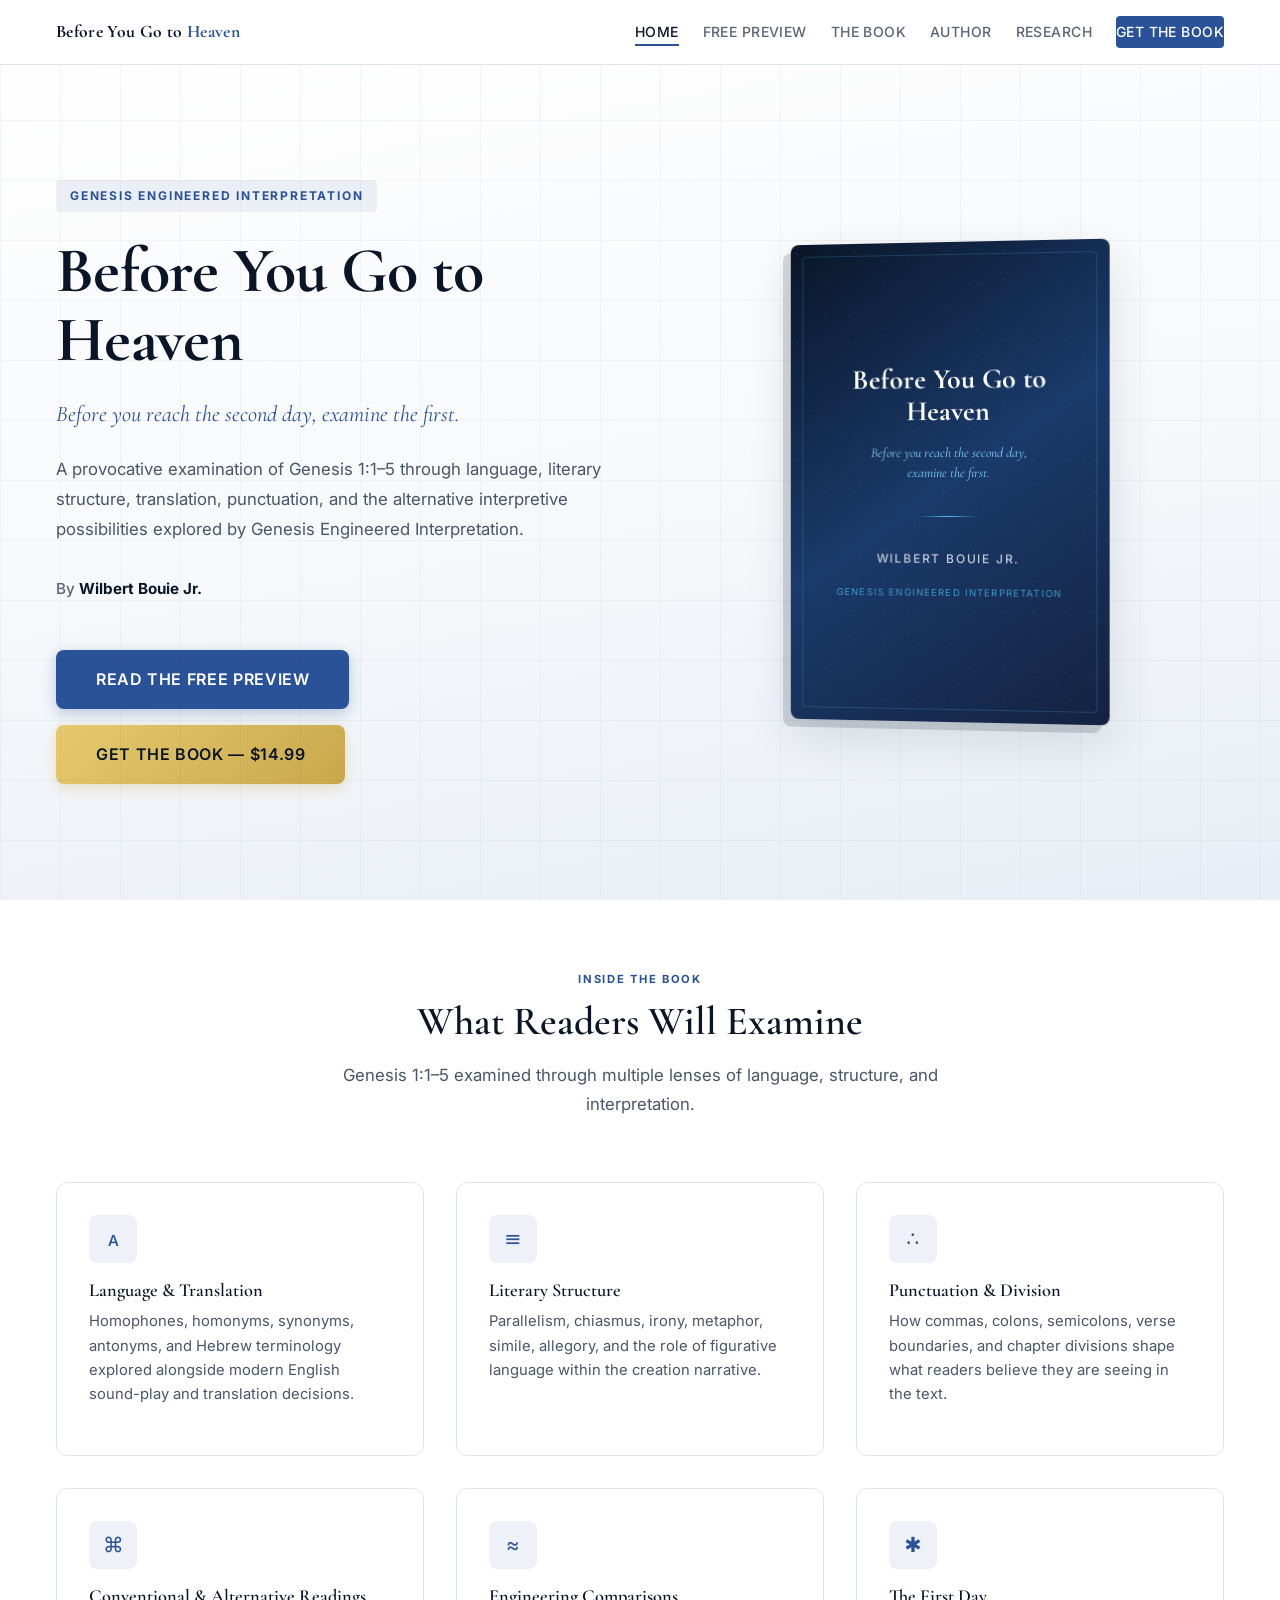
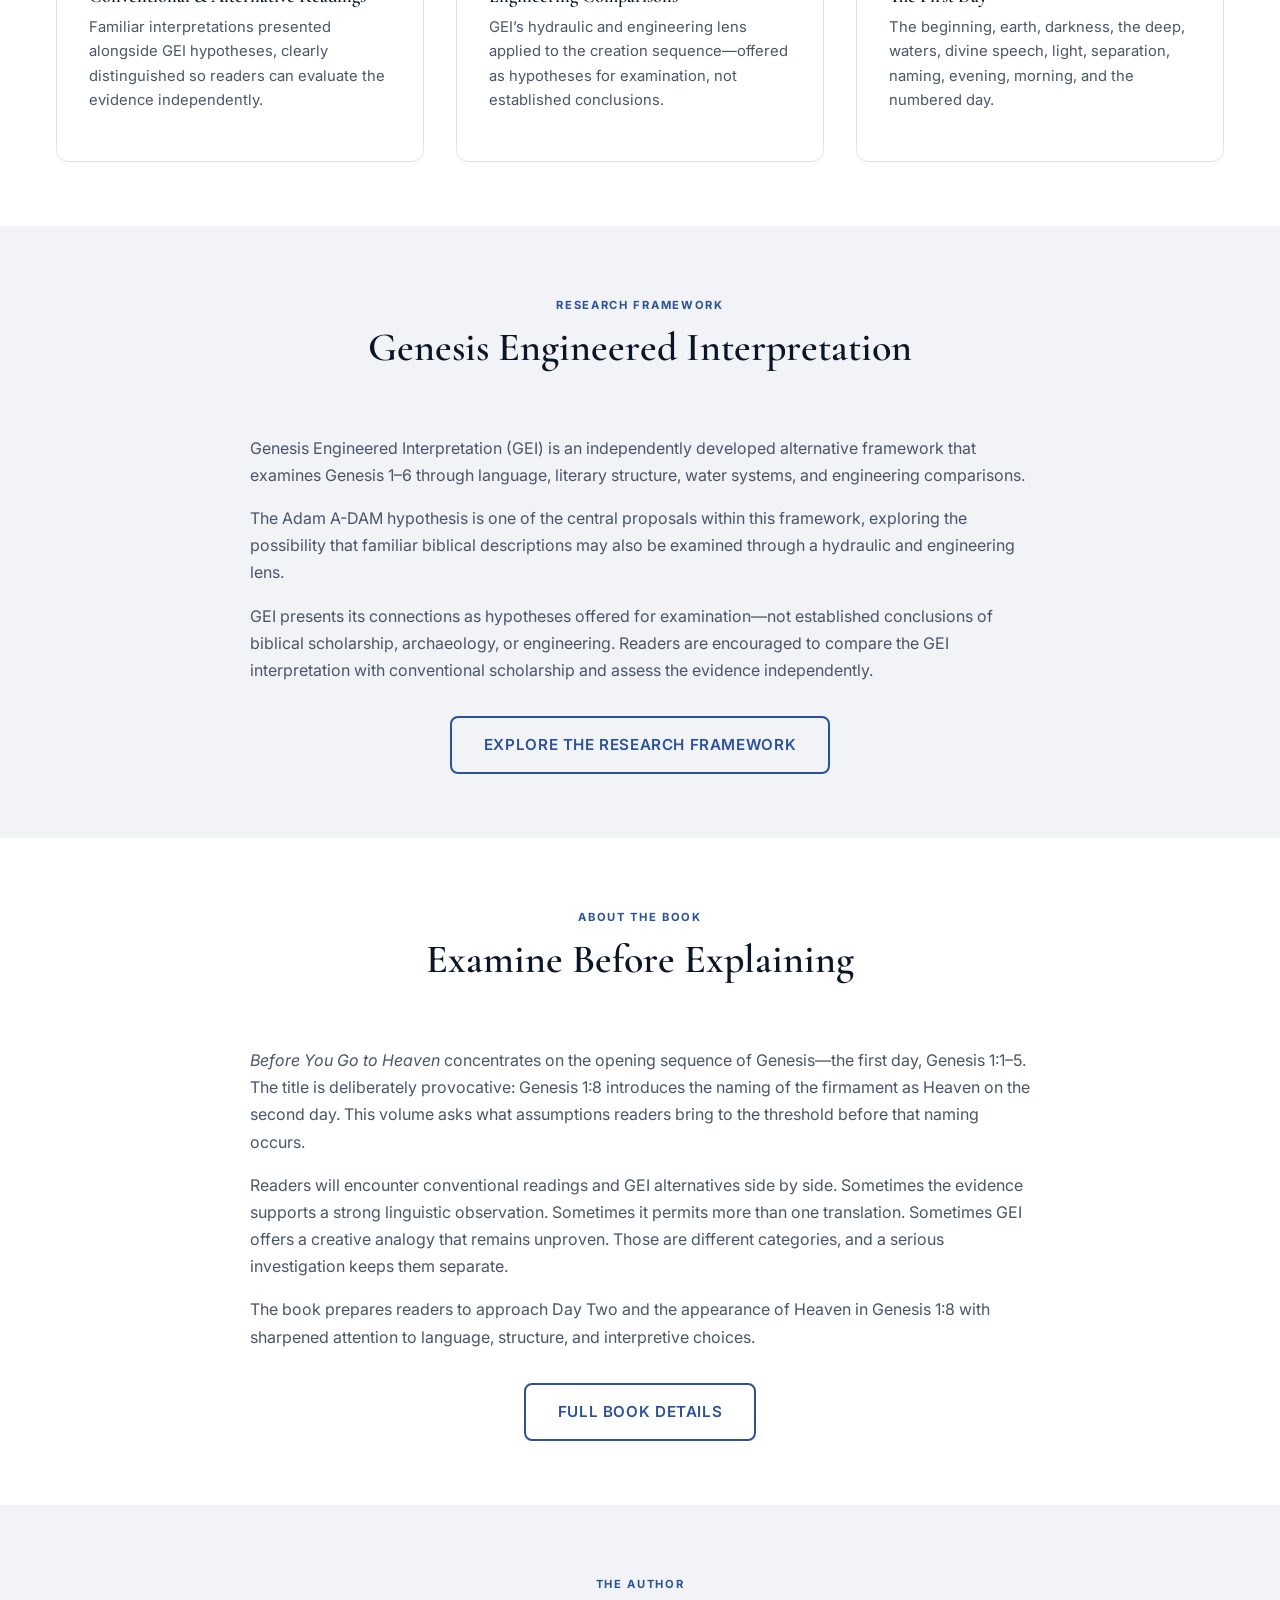
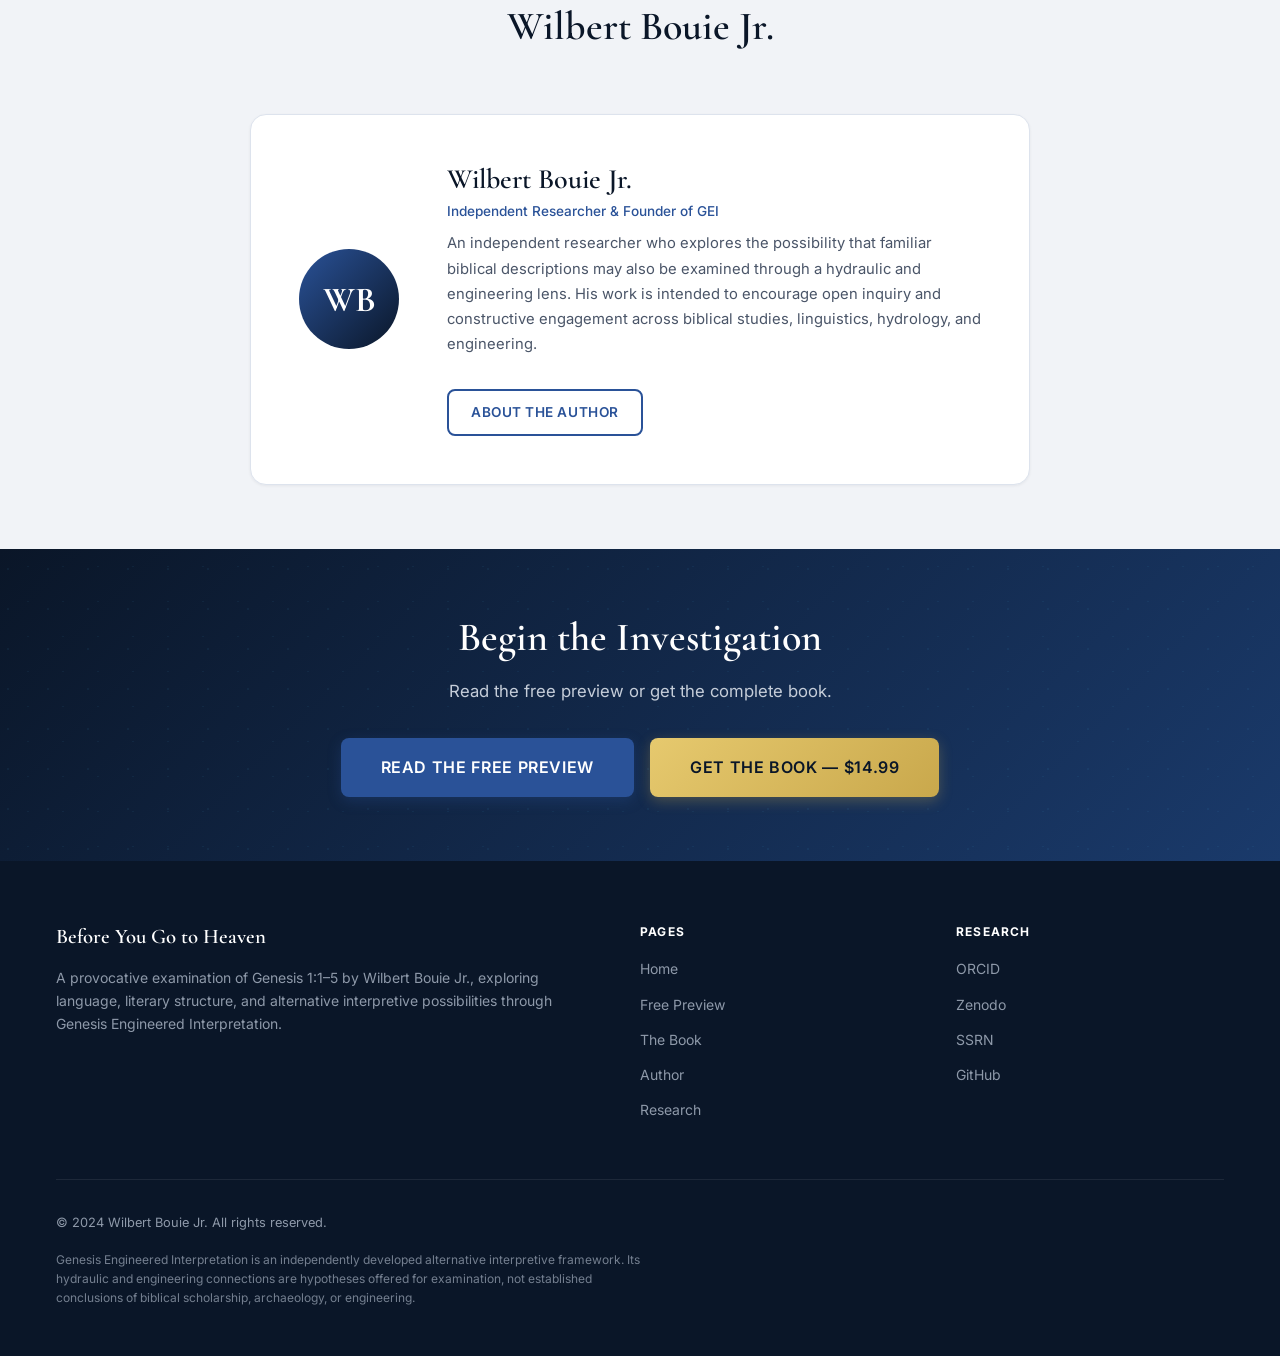
==== index.html @ 8a3b9eef "Build complete publishing website for Before You Go to Heaven Create a polished, mobile-first publis" ====
<!DOCTYPE html>
<html lang="en">
<head>
  <meta charset="UTF-8">
  <meta name="viewport" content="width=device-width, initial-scale=1.0">
  <title>Before You Go to Heaven — Wilbert Bouie Jr.</title>
  <meta name="description" content="A provocative examination of Genesis 1:1–5 through language, literary structure, translation, and the alternative interpretive possibilities explored by Genesis Engineered Interpretation.">
  <meta name="author" content="Wilbert Bouie Jr.">
  <link rel="canonical" href="https://jawa-dam.github.io/before-you-go-to-heaven/">

  <!-- Open Graph -->
  <meta property="og:type" content="website">
  <meta property="og:title" content="Before You Go to Heaven — Wilbert Bouie Jr.">
  <meta property="og:description" content="A provocative examination of Genesis 1:1–5 through language, literary structure, translation, and the alternative interpretive possibilities explored by Genesis Engineered Interpretation.">
  <meta property="og:url" content="https://jawa-dam.github.io/before-you-go-to-heaven/">
  <meta property="og:site_name" content="Before You Go to Heaven">

  <!-- Twitter -->
  <meta name="twitter:card" content="summary_large_image">
  <meta name="twitter:title" content="Before You Go to Heaven — Wilbert Bouie Jr.">
  <meta name="twitter:description" content="A provocative examination of Genesis 1:1–5 through language, literary structure, and Genesis Engineered Interpretation.">

  <!-- Structured Data -->
  <script type="application/ld+json">
  {
    "@context": "https://schema.org",
    "@type": "Book",
    "name": "Before You Go to Heaven",
    "author": {
      "@type": "Person",
      "name": "Wilbert Bouie Jr.",
      "url": "https://jawa-dam.github.io/before-you-go-to-heaven/author.html",
      "sameAs": ["https://orcid.org/0009-0008-1147-5913"]
    },
    "description": "A provocative examination of Genesis 1:1–5 through language, literary structure, translation, punctuation, and the alternative interpretive possibilities explored by Genesis Engineered Interpretation.",
    "url": "https://jawa-dam.github.io/before-you-go-to-heaven/",
    "offers": {
      "@type": "Offer",
      "price": "14.99",
      "priceCurrency": "USD",
      "url": "https://payhip.com/b/5Vy6L",
      "availability": "https://schema.org/InStock"
    },
    "about": [
      "Genesis 1:1–5",
      "Genesis Day One",
      "Biblical interpretation",
      "Genesis Engineered Interpretation"
    ]
  }
  </script>

  <!-- Fonts -->
  <link rel="preconnect" href="https://fonts.googleapis.com">
  <link rel="preconnect" href="https://fonts.gstatic.com" crossorigin>
  <link rel="stylesheet" href="https://fonts.googleapis.com/css2?family=Cormorant+Garamond:ital,wght@0,400;0,600;0,700;1,400;1,600&family=Inter:wght@400;500;600;700&display=swap">

  <link rel="stylesheet" href="assets/css/style.css">
</head>
<body>
  <a href="#main" class="skip-link">Skip to content</a>

  <!-- Header -->
  <header class="site-header" role="banner">
    <div class="header-inner">
      <a href="index.html" class="site-logo">Before You Go to <span>Heaven</span></a>
      <button class="nav-toggle" aria-label="Toggle navigation" aria-expanded="false">
        <span></span><span></span><span></span>
      </button>
      <nav class="nav-menu" role="navigation" aria-label="Main navigation">
        <ul class="nav-links">
          <li><a href="index.html" class="active">Home</a></li>
          <li><a href="preview.html">Free Preview</a></li>
          <li><a href="book.html">The Book</a></li>
          <li><a href="author.html">Author</a></li>
          <li><a href="research.html">Research</a></li>
          <li><a href="https://payhip.com/b/5Vy6L" class="nav-cta" target="_blank" rel="noopener">Get the Book</a></li>
        </ul>
      </nav>
    </div>
  </header>

  <!-- Hero -->
  <main id="main">
    <section class="hero">
      <div class="hero-bg-pattern" aria-hidden="true"></div>
      <div class="container">
        <div class="hero-content">
          <div class="hero-text">
            <span class="hero-eyebrow">Genesis Engineered Interpretation</span>
            <h1 class="hero-title">Before You Go to Heaven</h1>
            <p class="hero-subtitle">Before you reach the second day, examine the first.</p>
            <p class="hero-description">A provocative examination of Genesis 1:1&#8211;5 through language, literary structure, translation, punctuation, and the alternative interpretive possibilities explored by Genesis Engineered Interpretation.</p>
            <p class="hero-author">By <strong>Wilbert Bouie Jr.</strong></p>
            <div class="hero-buttons">
              <a href="preview.html" class="btn btn-primary btn-lg">Read the Free Preview</a>
              <a href="https://payhip.com/b/5Vy6L" class="btn btn-gold btn-lg" target="_blank" rel="noopener">Get the Book &mdash; $14.99</a>
            </div>
          </div>
          <div class="hero-visual">
            <div class="book-cover-wrapper">
              <div class="book-cover" role="img" aria-label="Before You Go to Heaven book cover">
                <div class="book-cover-pattern" aria-hidden="true"></div>
                <div class="book-cover-border" aria-hidden="true"></div>
                <div class="book-cover-title">Before You Go to Heaven</div>
                <div class="book-cover-subtitle">Before you reach the second day,<br>examine the first.</div>
                <div class="book-cover-divider" aria-hidden="true"></div>
                <div class="book-cover-author">Wilbert Bouie Jr.</div>
                <div class="book-cover-framework">Genesis Engineered Interpretation</div>
              </div>
            </div>
          </div>
        </div>
      </div>
    </section>

    <!-- What Readers Will Examine -->
    <section class="section" aria-labelledby="examine-heading">
      <div class="container">
        <div class="section-header fade-in">
          <span class="section-label">Inside the Book</span>
          <h2 id="examine-heading">What Readers Will Examine</h2>
          <p>Genesis 1:1&#8211;5 examined through multiple lenses of language, structure, and interpretation.</p>
        </div>
        <div class="features-grid">
          <div class="feature-card fade-in">
            <div class="feature-icon" aria-hidden="true">&#x1D00;</div>
            <h3>Language &amp; Translation</h3>
            <p>Homophones, homonyms, synonyms, antonyms, and Hebrew terminology explored alongside modern English sound-play and translation decisions.</p>
          </div>
          <div class="feature-card fade-in">
            <div class="feature-icon" aria-hidden="true">&#x2261;</div>
            <h3>Literary Structure</h3>
            <p>Parallelism, chiasmus, irony, metaphor, simile, allegory, and the role of figurative language within the creation narrative.</p>
          </div>
          <div class="feature-card fade-in">
            <div class="feature-icon" aria-hidden="true">&#x2234;</div>
            <h3>Punctuation &amp; Division</h3>
            <p>How commas, colons, semicolons, verse boundaries, and chapter divisions shape what readers believe they are seeing in the text.</p>
          </div>
          <div class="feature-card fade-in">
            <div class="feature-icon" aria-hidden="true">&#x2318;</div>
            <h3>Conventional &amp; Alternative Readings</h3>
            <p>Familiar interpretations presented alongside GEI hypotheses, clearly distinguished so readers can evaluate the evidence independently.</p>
          </div>
          <div class="feature-card fade-in">
            <div class="feature-icon" aria-hidden="true">&#x2248;</div>
            <h3>Engineering Comparisons</h3>
            <p>GEI&#8217;s hydraulic and engineering lens applied to the creation sequence&#8212;offered as hypotheses for examination, not established conclusions.</p>
          </div>
          <div class="feature-card fade-in">
            <div class="feature-icon" aria-hidden="true">&#x2731;</div>
            <h3>The First Day</h3>
            <p>The beginning, earth, darkness, the deep, waters, divine speech, light, separation, naming, evening, morning, and the numbered day.</p>
          </div>
        </div>
      </div>
    </section>

    <!-- GEI Framework Introduction -->
    <section class="section section-alt" aria-labelledby="gei-heading">
      <div class="container">
        <div class="content-narrow fade-in">
          <div class="section-header">
            <span class="section-label">Research Framework</span>
            <h2 id="gei-heading">Genesis Engineered Interpretation</h2>
          </div>
          <p>Genesis Engineered Interpretation (GEI) is an independently developed alternative framework that examines Genesis 1&#8211;6 through language, literary structure, water systems, and engineering comparisons.</p>
          <p>The Adam A-DAM hypothesis is one of the central proposals within this framework, exploring the possibility that familiar biblical descriptions may also be examined through a hydraulic and engineering lens.</p>
          <p>GEI presents its connections as hypotheses offered for examination&#8212;not established conclusions of biblical scholarship, archaeology, or engineering. Readers are encouraged to compare the GEI interpretation with conventional scholarship and assess the evidence independently.</p>
          <div style="text-align: center; margin-top: var(--space-xl);">
            <a href="research.html" class="btn btn-secondary">Explore the Research Framework</a>
          </div>
        </div>
      </div>
    </section>

    <!-- Book Description -->
    <section class="section" aria-labelledby="about-book-heading">
      <div class="container">
        <div class="content-narrow fade-in">
          <div class="section-header">
            <span class="section-label">About the Book</span>
            <h2 id="about-book-heading">Examine Before Explaining</h2>
          </div>
          <p><em>Before You Go to Heaven</em> concentrates on the opening sequence of Genesis&#8212;the first day, Genesis 1:1&#8211;5. The title is deliberately provocative: Genesis 1:8 introduces the naming of the firmament as Heaven on the second day. This volume asks what assumptions readers bring to the threshold before that naming occurs.</p>
          <p>Readers will encounter conventional readings and GEI alternatives side by side. Sometimes the evidence supports a strong linguistic observation. Sometimes it permits more than one translation. Sometimes GEI offers a creative analogy that remains unproven. Those are different categories, and a serious investigation keeps them separate.</p>
          <p>The book prepares readers to approach Day Two and the appearance of Heaven in Genesis 1:8 with sharpened attention to language, structure, and interpretive choices.</p>
          <div style="text-align: center; margin-top: var(--space-xl);">
            <a href="book.html" class="btn btn-secondary">Full Book Details</a>
          </div>
        </div>
      </div>
    </section>

    <!-- Author Credibility -->
    <section class="section section-alt" aria-labelledby="author-heading">
      <div class="container">
        <div class="content-narrow">
          <div class="section-header fade-in">
            <span class="section-label">The Author</span>
            <h2 id="author-heading">Wilbert Bouie Jr.</h2>
          </div>
          <div class="author-card fade-in">
            <div class="author-avatar" aria-hidden="true">WB</div>
            <div class="author-info">
              <h3>Wilbert Bouie Jr.</h3>
              <p class="author-title">Independent Researcher &amp; Founder of GEI</p>
              <p>An independent researcher who explores the possibility that familiar biblical descriptions may also be examined through a hydraulic and engineering lens. His work is intended to encourage open inquiry and constructive engagement across biblical studies, linguistics, hydrology, and engineering.</p>
              <a href="author.html" class="btn btn-sm btn-secondary" style="margin-top: var(--space-md);">About the Author</a>
            </div>
          </div>
        </div>
      </div>
    </section>

    <!-- CTA Banner -->
    <section class="cta-banner" aria-labelledby="cta-heading">
      <div class="container">
        <h2 id="cta-heading">Begin the Investigation</h2>
        <p>Read the free preview or get the complete book.</p>
        <div style="display: flex; flex-wrap: wrap; gap: var(--space-md); justify-content: center;">
          <a href="preview.html" class="btn btn-primary btn-lg">Read the Free Preview</a>
          <a href="https://payhip.com/b/5Vy6L" class="btn btn-gold btn-lg" target="_blank" rel="noopener">Get the Book &mdash; $14.99</a>
        </div>
      </div>
    </section>
  </main>

  <!-- Footer -->
  <footer class="site-footer" role="contentinfo">
    <div class="container">
      <div class="footer-grid">
        <div class="footer-brand">
          <h3>Before You Go to Heaven</h3>
          <p>A provocative examination of Genesis 1:1&#8211;5 by Wilbert Bouie Jr., exploring language, literary structure, and alternative interpretive possibilities through Genesis Engineered Interpretation.</p>
        </div>
        <div class="footer-nav">
          <h4>Pages</h4>
          <ul>
            <li><a href="index.html">Home</a></li>
            <li><a href="preview.html">Free Preview</a></li>
            <li><a href="book.html">The Book</a></li>
            <li><a href="author.html">Author</a></li>
            <li><a href="research.html">Research</a></li>
          </ul>
        </div>
        <div class="footer-nav">
          <h4>Research</h4>
          <ul>
            <li><a href="https://orcid.org/0009-0008-1147-5913" target="_blank" rel="noopener">ORCID</a></li>
            <li><a href="https://zenodo.org/records/17316846" target="_blank" rel="noopener">Zenodo</a></li>
            <li><a href="https://papers.ssrn.com/sol3/papers.cfm?abstract_id=5622371" target="_blank" rel="noopener">SSRN</a></li>
            <li><a href="https://github.com/jawa-dam/GEI-Open-Research-Initiative" target="_blank" rel="noopener">GitHub</a></li>
          </ul>
        </div>
      </div>
      <div class="footer-bottom">
        <p>&copy; 2024 Wilbert Bouie Jr. All rights reserved.</p>
      </div>
      <p class="footer-disclosure">Genesis Engineered Interpretation is an independently developed alternative interpretive framework. Its hydraulic and engineering connections are hypotheses offered for examination, not established conclusions of biblical scholarship, archaeology, or engineering.</p>
    </div>
  </footer>

  <script src="assets/js/main.js"></script>
</body>
</html>
---- assets/css/style.css ----
/* ===================================================================
   Before You Go to Heaven — Main Stylesheet
   Design: Modern academic publishing meets engineering blueprint
   =================================================================== */

/* --- Custom Properties --- */
:root {
  --color-navy: #0a1628;
  --color-navy-light: #142240;
  --color-blue: #1a3a6b;
  --color-blue-mid: #2a5298;
  --color-blue-bright: #3b7dd8;
  --color-cyan: #4fc3f7;
  --color-cyan-muted: #81d4fa;
  --color-white: #ffffff;
  --color-off-white: #f8f9fb;
  --color-gray-50: #f1f3f7;
  --color-gray-100: #e2e6ee;
  --color-gray-200: #c5cdd9;
  --color-gray-400: #8e99a9;
  --color-gray-600: #5a6577;
  --color-gray-800: #2d3748;
  --color-gold: #c9a84c;
  --color-gold-light: #e6c96e;
  --color-text: #1a2332;
  --color-text-secondary: #4a5568;
  --color-text-light: #6b7a8d;
  --color-border: #dde3ed;
  --color-bg: var(--color-white);
  --color-bg-alt: var(--color-off-white);
  --color-bg-section: var(--color-gray-50);

  --font-display: 'Cormorant Garamond', Georgia, 'Times New Roman', serif;
  --font-body: 'Inter', -apple-system, BlinkMacSystemFont, 'Segoe UI', system-ui, sans-serif;
  --font-mono: 'JetBrains Mono', 'Fira Code', 'Consolas', monospace;

  --space-xs: 0.25rem;
  --space-sm: 0.5rem;
  --space-md: 1rem;
  --space-lg: 1.5rem;
  --space-xl: 2rem;
  --space-2xl: 3rem;
  --space-3xl: 4rem;
  --space-4xl: 6rem;

  --radius-sm: 4px;
  --radius-md: 8px;
  --radius-lg: 12px;
  --radius-xl: 16px;

  --shadow-sm: 0 1px 3px rgba(10, 22, 40, 0.06);
  --shadow-md: 0 4px 12px rgba(10, 22, 40, 0.08);
  --shadow-lg: 0 8px 30px rgba(10, 22, 40, 0.1);
  --shadow-xl: 0 16px 48px rgba(10, 22, 40, 0.12);

  --transition-fast: 150ms ease;
  --transition-base: 250ms ease;
  --transition-slow: 400ms ease;

  --max-width: 1200px;
  --content-width: 780px;
  --gutter: 16px;
}

/* --- Reset & Base --- */
*, *::before, *::after {
  margin: 0;
  padding: 0;
  box-sizing: border-box;
}

html {
  font-size: 16px;
  scroll-behavior: smooth;
  -webkit-text-size-adjust: 100%;
}

body {
  font-family: var(--font-body);
  color: var(--color-text);
  background: var(--color-bg);
  line-height: 1.7;
  -webkit-font-smoothing: antialiased;
  -moz-osx-font-smoothing: grayscale;
  overflow-x: hidden;
}

img {
  max-width: 100%;
  height: auto;
  display: block;
}

a {
  color: var(--color-blue-mid);
  text-decoration: none;
  transition: color var(--transition-fast);
}

a:hover {
  color: var(--color-blue-bright);
}

/* --- Typography --- */
h1, h2, h3, h4, h5, h6 {
  font-family: var(--font-display);
  font-weight: 600;
  line-height: 1.2;
  color: var(--color-navy);
}

h1 { font-size: clamp(2rem, 5vw, 3.5rem); }
h2 { font-size: clamp(1.6rem, 3.5vw, 2.5rem); }
h3 { font-size: clamp(1.3rem, 2.5vw, 1.75rem); }
h4 { font-size: clamp(1.1rem, 2vw, 1.35rem); }

p {
  margin-bottom: var(--space-md);
  color: var(--color-text-secondary);
}

blockquote {
  border-left: 3px solid var(--color-blue-mid);
  padding: var(--space-md) var(--space-lg);
  margin: var(--space-xl) 0;
  background: var(--color-bg-alt);
  border-radius: 0 var(--radius-md) var(--radius-md) 0;
  font-style: italic;
  color: var(--color-text-secondary);
}

/* --- Layout --- */
.container {
  width: 100%;
  max-width: var(--max-width);
  margin: 0 auto;
  padding: 0 var(--gutter);
}

.content-narrow {
  max-width: var(--content-width);
  margin: 0 auto;
}

.section {
  padding: var(--space-3xl) 0;
}

.section-alt {
  background: var(--color-bg-section);
}

/* --- Header / Navigation --- */
.site-header {
  position: fixed;
  top: 0;
  left: 0;
  right: 0;
  z-index: 1000;
  background: rgba(255, 255, 255, 0.95);
  backdrop-filter: blur(12px);
  -webkit-backdrop-filter: blur(12px);
  border-bottom: 1px solid var(--color-border);
  transition: box-shadow var(--transition-base);
}

.site-header.scrolled {
  box-shadow: var(--shadow-md);
}

.header-inner {
  display: flex;
  align-items: center;
  justify-content: space-between;
  height: 64px;
  max-width: var(--max-width);
  margin: 0 auto;
  padding: 0 var(--gutter);
}

.site-logo {
  font-family: var(--font-display);
  font-size: 1.1rem;
  font-weight: 700;
  color: var(--color-navy);
  letter-spacing: 0.02em;
  white-space: nowrap;
}

.site-logo span {
  color: var(--color-blue-mid);
}

.nav-links {
  display: flex;
  align-items: center;
  gap: var(--space-lg);
  list-style: none;
}

.nav-links a {
  font-size: 0.875rem;
  font-weight: 500;
  color: var(--color-gray-600);
  letter-spacing: 0.03em;
  text-transform: uppercase;
  position: relative;
  padding: var(--space-xs) 0;
}

.nav-links a::after {
  content: '';
  position: absolute;
  bottom: -2px;
  left: 0;
  width: 0;
  height: 2px;
  background: var(--color-blue-mid);
  transition: width var(--transition-base);
}

.nav-links a:hover::after,
.nav-links a.active::after {
  width: 100%;
}

.nav-links a:hover,
.nav-links a.active {
  color: var(--color-navy);
}

.nav-cta {
  display: inline-flex;
  align-items: center;
  gap: var(--space-sm);
  padding: 8px 18px;
  font-size: 0.8rem;
  font-weight: 600;
  letter-spacing: 0.05em;
  text-transform: uppercase;
  color: var(--color-white) !important;
  background: var(--color-blue-mid);
  border-radius: var(--radius-sm);
  transition: background var(--transition-fast), transform var(--transition-fast);
}

.nav-cta:hover {
  background: var(--color-blue);
  transform: translateY(-1px);
  color: var(--color-white) !important;
}

.nav-cta::after { display: none !important; }

/* Mobile nav toggle */
.nav-toggle {
  display: none;
  background: none;
  border: none;
  cursor: pointer;
  padding: var(--space-sm);
  z-index: 1001;
}

.nav-toggle span {
  display: block;
  width: 24px;
  height: 2px;
  background: var(--color-navy);
  margin: 5px 0;
  transition: transform var(--transition-base), opacity var(--transition-fast);
}

.nav-toggle.open span:nth-child(1) {
  transform: rotate(45deg) translate(5px, 5px);
}

.nav-toggle.open span:nth-child(2) {
  opacity: 0;
}

.nav-toggle.open span:nth-child(3) {
  transform: rotate(-45deg) translate(5px, -5px);
}

@media (max-width: 768px) {
  .nav-toggle {
    display: block;
  }

  .nav-menu {
    position: fixed;
    top: 64px;
    left: 0;
    right: 0;
    background: var(--color-white);
    border-bottom: 1px solid var(--color-border);
    padding: var(--space-lg);
    transform: translateY(-100%);
    opacity: 0;
    pointer-events: none;
    transition: transform var(--transition-base), opacity var(--transition-base);
    box-shadow: var(--shadow-lg);
  }

  .nav-menu.open {
    transform: translateY(0);
    opacity: 1;
    pointer-events: auto;
  }

  .nav-links {
    flex-direction: column;
    gap: var(--space-md);
  }

  .nav-links a {
    font-size: 1rem;
    padding: var(--space-sm) 0;
  }

  .nav-cta {
    margin-top: var(--space-sm);
    justify-content: center;
    padding: 12px 24px;
    font-size: 0.875rem;
  }
}

/* --- Buttons --- */
.btn {
  display: inline-flex;
  align-items: center;
  justify-content: center;
  gap: var(--space-sm);
  padding: 14px 32px;
  font-family: var(--font-body);
  font-size: 0.95rem;
  font-weight: 600;
  letter-spacing: 0.04em;
  text-transform: uppercase;
  border: none;
  border-radius: var(--radius-md);
  cursor: pointer;
  transition: all var(--transition-base);
  text-decoration: none;
}

.btn-primary {
  color: var(--color-white);
  background: var(--color-blue-mid);
  box-shadow: 0 4px 14px rgba(42, 82, 152, 0.3);
}

.btn-primary:hover {
  background: var(--color-blue);
  transform: translateY(-2px);
  box-shadow: 0 6px 20px rgba(42, 82, 152, 0.4);
  color: var(--color-white);
}

.btn-secondary {
  color: var(--color-blue-mid);
  background: transparent;
  border: 2px solid var(--color-blue-mid);
}

.btn-secondary:hover {
  background: var(--color-blue-mid);
  color: var(--color-white);
  transform: translateY(-2px);
}

.btn-gold {
  color: var(--color-navy);
  background: linear-gradient(135deg, var(--color-gold-light), var(--color-gold));
  box-shadow: 0 4px 14px rgba(201, 168, 76, 0.3);
}

.btn-gold:hover {
  transform: translateY(-2px);
  box-shadow: 0 6px 20px rgba(201, 168, 76, 0.4);
  color: var(--color-navy);
}

.btn-lg {
  padding: 16px 40px;
  font-size: 1rem;
}

.btn-sm {
  padding: 10px 22px;
  font-size: 0.85rem;
}

/* --- Hero Section --- */
.hero {
  position: relative;
  min-height: 100vh;
  display: flex;
  align-items: center;
  padding-top: 64px;
  overflow: hidden;
  background: linear-gradient(170deg, var(--color-white) 0%, var(--color-off-white) 50%, #e8eef6 100%);
}

.hero-bg-pattern {
  position: absolute;
  inset: 0;
  opacity: 0.03;
  background-image:
    linear-gradient(90deg, var(--color-navy) 1px, transparent 1px),
    linear-gradient(var(--color-navy) 1px, transparent 1px);
  background-size: 60px 60px;
  pointer-events: none;
}

.hero-content {
  display: grid;
  grid-template-columns: 1fr 1fr;
  gap: var(--space-3xl);
  align-items: center;
  padding: var(--space-3xl) 0;
}

.hero-text {
  max-width: 560px;
}

.hero-eyebrow {
  display: inline-block;
  font-size: 0.75rem;
  font-weight: 700;
  letter-spacing: 0.15em;
  text-transform: uppercase;
  color: var(--color-blue-mid);
  margin-bottom: var(--space-lg);
  padding: 6px 14px;
  background: rgba(42, 82, 152, 0.08);
  border-radius: var(--radius-sm);
}

.hero-title {
  font-size: clamp(2.5rem, 6vw, 4rem);
  font-weight: 700;
  color: var(--color-navy);
  line-height: 1.08;
  margin-bottom: var(--space-lg);
  letter-spacing: -0.01em;
}

.hero-subtitle {
  font-family: var(--font-display);
  font-size: clamp(1.1rem, 2.5vw, 1.4rem);
  font-style: italic;
  color: var(--color-blue-mid);
  margin-bottom: var(--space-lg);
  line-height: 1.4;
}

.hero-description {
  font-size: 1.05rem;
  color: var(--color-text-secondary);
  line-height: 1.8;
  margin-bottom: var(--space-xl);
}

.hero-author {
  font-size: 0.95rem;
  font-weight: 500;
  color: var(--color-gray-600);
  margin-bottom: var(--space-2xl);
}

.hero-author strong {
  color: var(--color-navy);
}

.hero-buttons {
  display: flex;
  flex-wrap: wrap;
  gap: var(--space-md);
}

.hero-visual {
  display: flex;
  justify-content: center;
  align-items: center;
}

/* Book Cover */
.book-cover-wrapper {
  position: relative;
  perspective: 1000px;
}

.book-cover {
  position: relative;
  width: 320px;
  max-width: 100%;
  background: linear-gradient(145deg, var(--color-navy) 0%, var(--color-blue) 50%, var(--color-navy-light) 100%);
  border-radius: var(--radius-md);
  padding: var(--space-2xl) var(--space-xl);
  box-shadow: var(--shadow-xl), -8px 8px 0 rgba(10, 22, 40, 0.15);
  transform: rotateY(-5deg);
  transition: transform var(--transition-slow);
  aspect-ratio: 2/3;
  display: flex;
  flex-direction: column;
  justify-content: center;
  align-items: center;
  text-align: center;
  overflow: hidden;
}

.book-cover:hover {
  transform: rotateY(0deg);
}

.book-cover-pattern {
  position: absolute;
  inset: 0;
  opacity: 0.08;
  background-image:
    radial-gradient(circle at 20% 30%, var(--color-cyan) 1px, transparent 1px),
    radial-gradient(circle at 80% 70%, var(--color-cyan) 1px, transparent 1px);
  background-size: 30px 30px, 25px 25px;
}

.book-cover-border {
  position: absolute;
  inset: 12px;
  border: 1px solid rgba(79, 195, 247, 0.2);
  border-radius: var(--radius-sm);
  pointer-events: none;
}

.book-cover-title {
  font-family: var(--font-display);
  font-size: 1.75rem;
  font-weight: 700;
  color: var(--color-white);
  line-height: 1.15;
  margin-bottom: var(--space-md);
  position: relative;
  z-index: 1;
}

.book-cover-subtitle {
  font-family: var(--font-display);
  font-size: 0.85rem;
  font-style: italic;
  color: var(--color-cyan-muted);
  line-height: 1.5;
  margin-bottom: var(--space-xl);
  position: relative;
  z-index: 1;
}

.book-cover-divider {
  width: 60px;
  height: 1px;
  background: linear-gradient(90deg, transparent, var(--color-cyan), transparent);
  margin-bottom: var(--space-xl);
  position: relative;
  z-index: 1;
}

.book-cover-author {
  font-family: var(--font-body);
  font-size: 0.75rem;
  font-weight: 500;
  letter-spacing: 0.15em;
  text-transform: uppercase;
  color: var(--color-gray-200);
  position: relative;
  z-index: 1;
}

.book-cover-framework {
  font-family: var(--font-body);
  font-size: 0.6rem;
  letter-spacing: 0.12em;
  text-transform: uppercase;
  color: var(--color-cyan);
  margin-top: var(--space-md);
  opacity: 0.7;
  position: relative;
  z-index: 1;
}

@media (max-width: 768px) {
  .hero-content {
    grid-template-columns: 1fr;
    text-align: center;
    gap: var(--space-2xl);
  }

  .hero-text {
    max-width: 100%;
    order: 2;
  }

  .hero-visual {
    order: 1;
  }

  .hero-buttons {
    justify-content: center;
  }

  .book-cover {
    width: 240px;
    transform: rotateY(0);
  }
}

/* --- Feature Cards --- */
.features-grid {
  display: grid;
  grid-template-columns: repeat(auto-fit, minmax(280px, 1fr));
  gap: var(--space-xl);
}

.feature-card {
  background: var(--color-white);
  border: 1px solid var(--color-border);
  border-radius: var(--radius-lg);
  padding: var(--space-xl);
  transition: transform var(--transition-base), box-shadow var(--transition-base);
}

.feature-card:hover {
  transform: translateY(-4px);
  box-shadow: var(--shadow-lg);
}

.feature-icon {
  width: 48px;
  height: 48px;
  display: flex;
  align-items: center;
  justify-content: center;
  background: rgba(42, 82, 152, 0.08);
  border-radius: var(--radius-md);
  margin-bottom: var(--space-md);
  font-size: 1.3rem;
  color: var(--color-blue-mid);
}

.feature-card h3 {
  font-size: 1.15rem;
  margin-bottom: var(--space-sm);
}

.feature-card p {
  font-size: 0.925rem;
  line-height: 1.65;
}

/* --- Section Headers --- */
.section-header {
  text-align: center;
  margin-bottom: var(--space-3xl);
}

.section-label {
  display: inline-block;
  font-size: 0.7rem;
  font-weight: 700;
  letter-spacing: 0.15em;
  text-transform: uppercase;
  color: var(--color-blue-mid);
  margin-bottom: var(--space-sm);
}

.section-header h2 {
  margin-bottom: var(--space-md);
}

.section-header p {
  max-width: 600px;
  margin: 0 auto;
  font-size: 1.05rem;
}

/* --- Author Card --- */
.author-card {
  display: flex;
  gap: var(--space-2xl);
  align-items: center;
  background: var(--color-white);
  border: 1px solid var(--color-border);
  border-radius: var(--radius-xl);
  padding: var(--space-2xl);
  box-shadow: var(--shadow-sm);
}

.author-avatar {
  flex-shrink: 0;
  width: 100px;
  height: 100px;
  border-radius: 50%;
  background: linear-gradient(135deg, var(--color-blue-mid), var(--color-navy));
  display: flex;
  align-items: center;
  justify-content: center;
  font-family: var(--font-display);
  font-size: 2.2rem;
  font-weight: 700;
  color: var(--color-white);
}

.author-info h3 {
  margin-bottom: var(--space-xs);
}

.author-info .author-title {
  font-size: 0.85rem;
  color: var(--color-blue-mid);
  font-weight: 500;
  margin-bottom: var(--space-sm);
}

.author-info p {
  font-size: 0.925rem;
}

@media (max-width: 600px) {
  .author-card {
    flex-direction: column;
    text-align: center;
  }
}

/* --- Preview / Reading Content --- */
.reading-content {
  max-width: var(--content-width);
  margin: 0 auto;
  font-size: 1.05rem;
  line-height: 1.85;
}

.reading-content h2 {
  margin-top: var(--space-3xl);
  margin-bottom: var(--space-lg);
  padding-bottom: var(--space-sm);
  border-bottom: 2px solid var(--color-border);
}

.reading-content h3 {
  margin-top: var(--space-2xl);
  margin-bottom: var(--space-md);
}

.reading-content p {
  color: var(--color-text);
  margin-bottom: var(--space-lg);
}

.reading-content blockquote p {
  color: var(--color-text-secondary);
}

.reading-content ol,
.reading-content ul {
  margin-bottom: var(--space-lg);
  padding-left: var(--space-xl);
}

.reading-content li {
  margin-bottom: var(--space-sm);
  color: var(--color-text);
}

/* Three-column method */
.three-column {
  display: grid;
  grid-template-columns: repeat(3, 1fr);
  gap: var(--space-md);
  margin: var(--space-xl) 0;
}

.three-column .col {
  background: var(--color-bg-alt);
  border: 1px solid var(--color-border);
  border-radius: var(--radius-md);
  padding: var(--space-lg);
}

.three-column .col-header {
  font-family: var(--font-body);
  font-size: 0.7rem;
  font-weight: 700;
  letter-spacing: 0.12em;
  text-transform: uppercase;
  color: var(--color-blue-mid);
  margin-bottom: var(--space-sm);
}

.three-column .col p {
  font-size: 0.9rem;
  margin-bottom: 0;
  line-height: 1.6;
}

@media (max-width: 600px) {
  .three-column {
    grid-template-columns: 1fr;
  }
}

/* Evidence note */
.evidence-note {
  background: linear-gradient(135deg, rgba(42, 82, 152, 0.04), rgba(79, 195, 247, 0.04));
  border: 1px solid rgba(42, 82, 152, 0.12);
  border-radius: var(--radius-md);
  padding: var(--space-lg);
  margin: var(--space-xl) 0;
  font-size: 0.925rem;
}

.evidence-note strong {
  color: var(--color-blue-mid);
}

/* --- Research Categories --- */
.research-categories {
  display: grid;
  grid-template-columns: repeat(auto-fit, minmax(320px, 1fr));
  gap: var(--space-xl);
}

.research-category {
  background: var(--color-white);
  border: 1px solid var(--color-border);
  border-radius: var(--radius-lg);
  padding: var(--space-xl);
}

.research-category h3 {
  font-size: 1.1rem;
  margin-bottom: var(--space-md);
  display: flex;
  align-items: center;
  gap: var(--space-sm);
}

.research-category ul {
  list-style: none;
  padding: 0;
}

.research-category li {
  position: relative;
  padding-left: var(--space-lg);
  margin-bottom: var(--space-sm);
  font-size: 0.925rem;
  color: var(--color-text-secondary);
}

.research-category li::before {
  content: '';
  position: absolute;
  left: 0;
  top: 9px;
  width: 6px;
  height: 6px;
  background: var(--color-blue-mid);
  border-radius: 50%;
}

/* --- Book Details --- */
.book-details-grid {
  display: grid;
  grid-template-columns: 300px 1fr;
  gap: var(--space-3xl);
  align-items: start;
}

@media (max-width: 768px) {
  .book-details-grid {
    grid-template-columns: 1fr;
    gap: var(--space-2xl);
  }

  .book-details-grid .book-cover-wrapper {
    display: flex;
    justify-content: center;
  }
}

.book-meta {
  display: flex;
  flex-wrap: wrap;
  gap: var(--space-md);
  margin-bottom: var(--space-xl);
}

.book-meta-item {
  display: flex;
  flex-direction: column;
  padding: var(--space-md) var(--space-lg);
  background: var(--color-bg-alt);
  border-radius: var(--radius-md);
  border: 1px solid var(--color-border);
}

.book-meta-label {
  font-size: 0.7rem;
  font-weight: 700;
  letter-spacing: 0.1em;
  text-transform: uppercase;
  color: var(--color-text-light);
  margin-bottom: 2px;
}

.book-meta-value {
  font-size: 1rem;
  font-weight: 600;
  color: var(--color-navy);
}

.topics-list {
  display: grid;
  grid-template-columns: repeat(auto-fill, minmax(220px, 1fr));
  gap: var(--space-sm);
  list-style: none;
  margin-bottom: var(--space-xl);
}

.topics-list li {
  display: flex;
  align-items: center;
  gap: var(--space-sm);
  font-size: 0.925rem;
  color: var(--color-text-secondary);
  padding: var(--space-sm) var(--space-md);
  background: var(--color-bg-alt);
  border-radius: var(--radius-sm);
  border: 1px solid var(--color-border);
}

.topics-list li::before {
  content: '';
  flex-shrink: 0;
  width: 6px;
  height: 6px;
  background: var(--color-blue-mid);
  border-radius: 50%;
}

/* --- Price Card --- */
.price-card {
  background: linear-gradient(135deg, var(--color-navy) 0%, var(--color-blue) 100%);
  border-radius: var(--radius-xl);
  padding: var(--space-2xl);
  text-align: center;
  color: var(--color-white);
  position: relative;
  overflow: hidden;
}

.price-card::before {
  content: '';
  position: absolute;
  inset: 0;
  opacity: 0.05;
  background-image:
    radial-gradient(circle at 30% 50%, var(--color-cyan) 1px, transparent 1px);
  background-size: 20px 20px;
}

.price-amount {
  font-family: var(--font-display);
  font-size: 3rem;
  font-weight: 700;
  margin: var(--space-md) 0;
  position: relative;
}

.price-label {
  font-size: 0.85rem;
  opacity: 0.8;
  position: relative;
}

.price-card .btn {
  margin-top: var(--space-lg);
  position: relative;
}

/* --- Links / References --- */
.link-list {
  list-style: none;
  display: flex;
  flex-direction: column;
  gap: var(--space-md);
}

.link-item {
  display: flex;
  align-items: center;
  gap: var(--space-md);
  padding: var(--space-md) var(--space-lg);
  background: var(--color-white);
  border: 1px solid var(--color-border);
  border-radius: var(--radius-md);
  transition: transform var(--transition-fast), box-shadow var(--transition-fast);
}

.link-item:hover {
  transform: translateX(4px);
  box-shadow: var(--shadow-sm);
}

.link-icon {
  flex-shrink: 0;
  width: 40px;
  height: 40px;
  display: flex;
  align-items: center;
  justify-content: center;
  background: rgba(42, 82, 152, 0.08);
  border-radius: var(--radius-sm);
  font-size: 1.1rem;
  color: var(--color-blue-mid);
}

.link-info {
  flex: 1;
}

.link-info .link-label {
  font-size: 0.875rem;
  font-weight: 600;
  color: var(--color-navy);
}

.link-info .link-url {
  font-size: 0.75rem;
  color: var(--color-text-light);
  word-break: break-all;
}

/* --- Disclosure Box --- */
.disclosure {
  background: var(--color-bg-alt);
  border: 1px solid var(--color-border);
  border-radius: var(--radius-lg);
  padding: var(--space-xl);
  margin: var(--space-xl) 0;
}

.disclosure-label {
  font-size: 0.7rem;
  font-weight: 700;
  letter-spacing: 0.12em;
  text-transform: uppercase;
  color: var(--color-blue-mid);
  margin-bottom: var(--space-sm);
}

.disclosure p {
  font-size: 0.925rem;
  color: var(--color-text-secondary);
  margin-bottom: 0;
}

/* --- Footer --- */
.site-footer {
  background: var(--color-navy);
  color: var(--color-gray-200);
  padding: var(--space-3xl) 0 var(--space-xl);
}

.footer-grid {
  display: grid;
  grid-template-columns: 2fr 1fr 1fr;
  gap: var(--space-2xl);
  margin-bottom: var(--space-2xl);
}

@media (max-width: 768px) {
  .footer-grid {
    grid-template-columns: 1fr;
    gap: var(--space-xl);
  }
}

.footer-brand h3 {
  font-family: var(--font-display);
  color: var(--color-white);
  font-size: 1.3rem;
  margin-bottom: var(--space-md);
}

.footer-brand p {
  color: var(--color-gray-400);
  font-size: 0.875rem;
  line-height: 1.65;
}

.footer-nav h4 {
  color: var(--color-white);
  font-family: var(--font-body);
  font-size: 0.75rem;
  font-weight: 700;
  letter-spacing: 0.1em;
  text-transform: uppercase;
  margin-bottom: var(--space-md);
}

.footer-nav ul {
  list-style: none;
}

.footer-nav li {
  margin-bottom: var(--space-sm);
}

.footer-nav a {
  color: var(--color-gray-400);
  font-size: 0.875rem;
  transition: color var(--transition-fast);
}

.footer-nav a:hover {
  color: var(--color-cyan-muted);
}

.footer-bottom {
  border-top: 1px solid rgba(255, 255, 255, 0.08);
  padding-top: var(--space-xl);
  display: flex;
  justify-content: space-between;
  align-items: center;
  flex-wrap: wrap;
  gap: var(--space-md);
}

.footer-bottom p {
  font-size: 0.8rem;
  color: var(--color-gray-400);
  margin-bottom: 0;
}

.footer-disclosure {
  font-size: 0.75rem;
  color: var(--color-gray-400);
  max-width: 600px;
  line-height: 1.6;
  opacity: 0.8;
  margin-top: var(--space-md);
}

/* --- Page Banner --- */
.page-banner {
  padding: calc(64px + var(--space-3xl)) 0 var(--space-3xl);
  background: linear-gradient(170deg, var(--color-white) 0%, var(--color-off-white) 50%, #e8eef6 100%);
  position: relative;
}

.page-banner-pattern {
  position: absolute;
  inset: 0;
  opacity: 0.03;
  background-image:
    linear-gradient(90deg, var(--color-navy) 1px, transparent 1px),
    linear-gradient(var(--color-navy) 1px, transparent 1px);
  background-size: 60px 60px;
  pointer-events: none;
}

.page-banner h1 {
  position: relative;
  z-index: 1;
  margin-bottom: var(--space-md);
}

.page-banner p {
  position: relative;
  z-index: 1;
  font-size: 1.1rem;
  max-width: 600px;
}

/* --- 404 --- */
.error-page {
  min-height: 100vh;
  display: flex;
  align-items: center;
  justify-content: center;
  text-align: center;
  padding: var(--space-3xl) var(--gutter);
}

.error-code {
  font-family: var(--font-display);
  font-size: clamp(5rem, 15vw, 10rem);
  font-weight: 700;
  color: var(--color-gray-100);
  line-height: 1;
  margin-bottom: var(--space-md);
}

.error-page h1 {
  font-size: clamp(1.5rem, 4vw, 2.5rem);
  margin-bottom: var(--space-md);
}

.error-page p {
  font-size: 1.1rem;
  margin-bottom: var(--space-xl);
}

/* --- CTA Banner --- */
.cta-banner {
  background: linear-gradient(135deg, var(--color-navy) 0%, var(--color-blue) 100%);
  padding: var(--space-3xl) 0;
  text-align: center;
  position: relative;
  overflow: hidden;
}

.cta-banner::before {
  content: '';
  position: absolute;
  inset: 0;
  opacity: 0.06;
  background-image:
    radial-gradient(circle at 20% 50%, var(--color-cyan) 1px, transparent 1px),
    radial-gradient(circle at 80% 50%, var(--color-cyan) 1px, transparent 1px);
  background-size: 40px 40px, 35px 35px;
}

.cta-banner h2 {
  color: var(--color-white);
  margin-bottom: var(--space-md);
  position: relative;
}

.cta-banner p {
  color: var(--color-gray-200);
  font-size: 1.05rem;
  margin-bottom: var(--space-xl);
  max-width: 500px;
  margin-left: auto;
  margin-right: auto;
  position: relative;
}

.cta-banner .btn {
  position: relative;
}

/* --- Scroll Animations --- */
.fade-in {
  opacity: 0;
  transform: translateY(20px);
  transition: opacity 0.6s ease, transform 0.6s ease;
}

.fade-in.visible {
  opacity: 1;
  transform: translateY(0);
}

/* --- Skip to content (accessibility) --- */
.skip-link {
  position: absolute;
  top: -100%;
  left: 16px;
  padding: 12px 24px;
  background: var(--color-navy);
  color: var(--color-white);
  border-radius: var(--radius-md);
  z-index: 10000;
  font-weight: 600;
}

.skip-link:focus {
  top: 16px;
  color: var(--color-white);
}
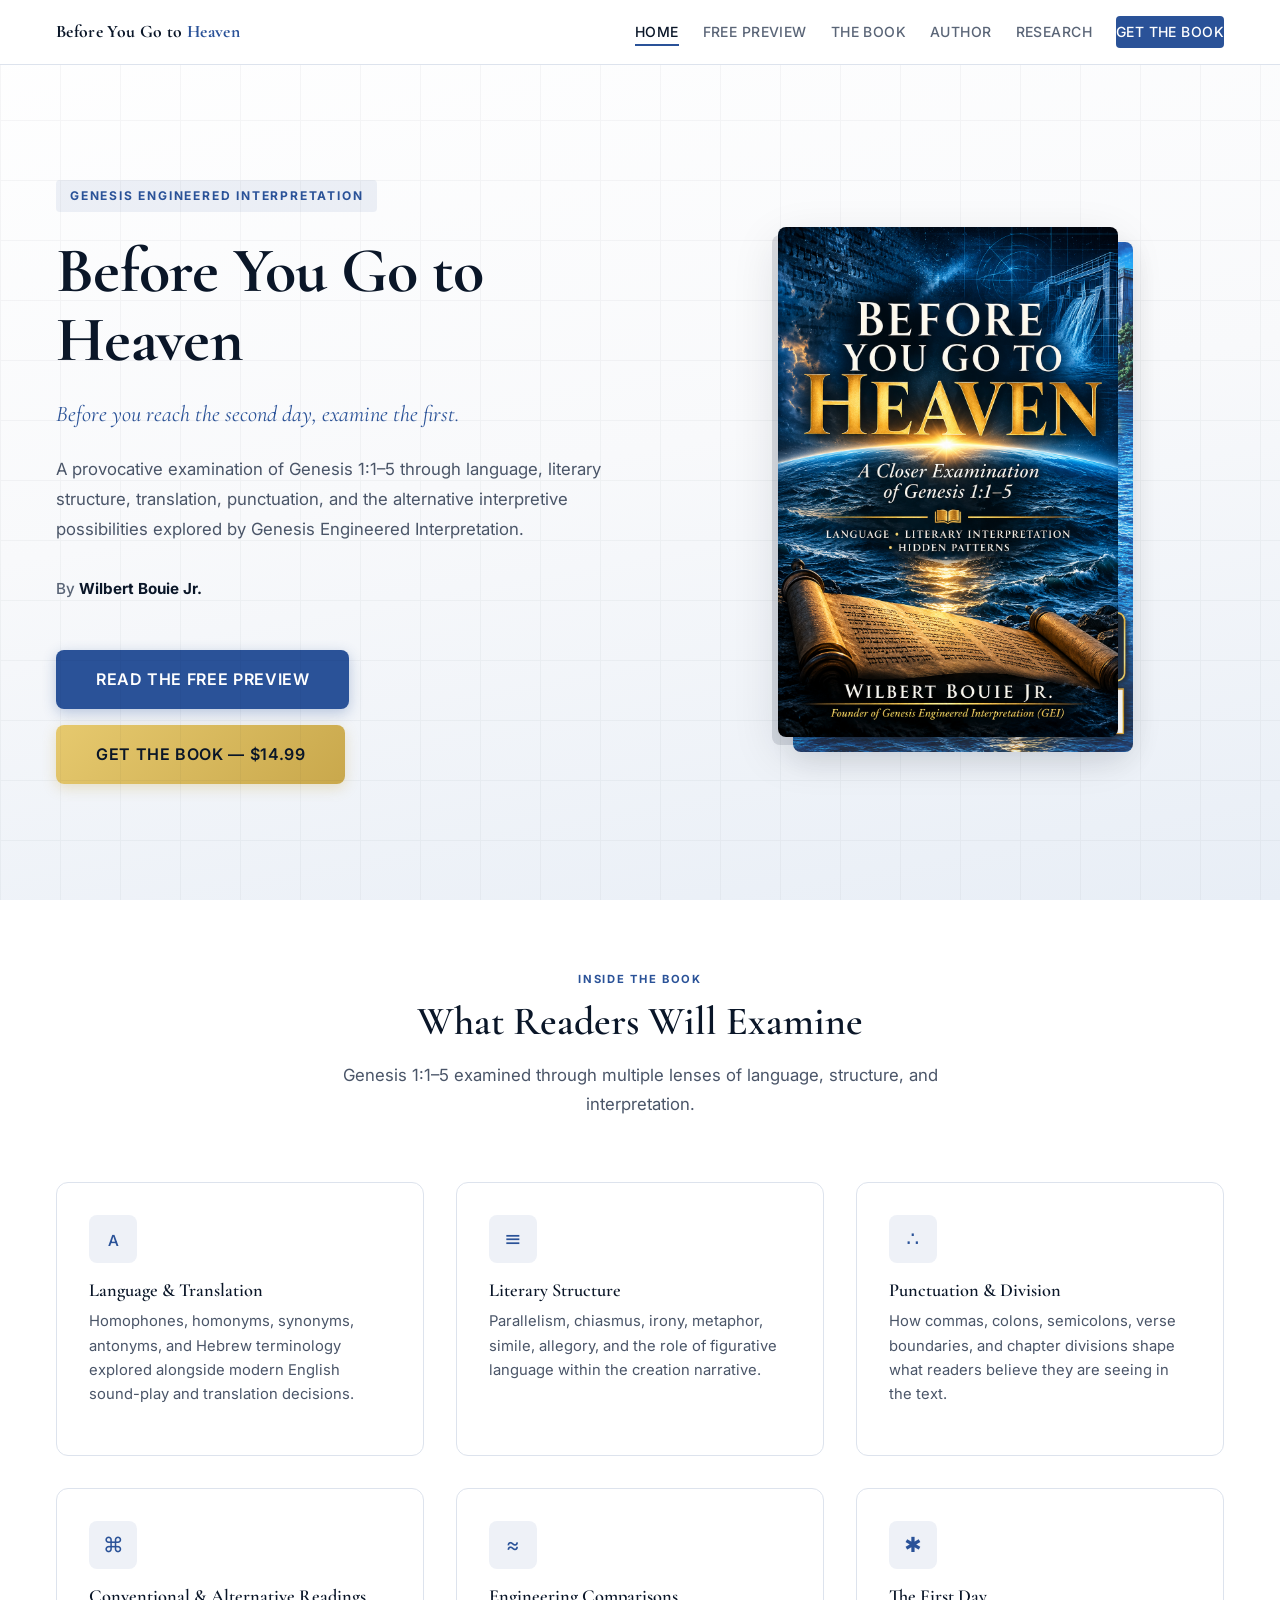
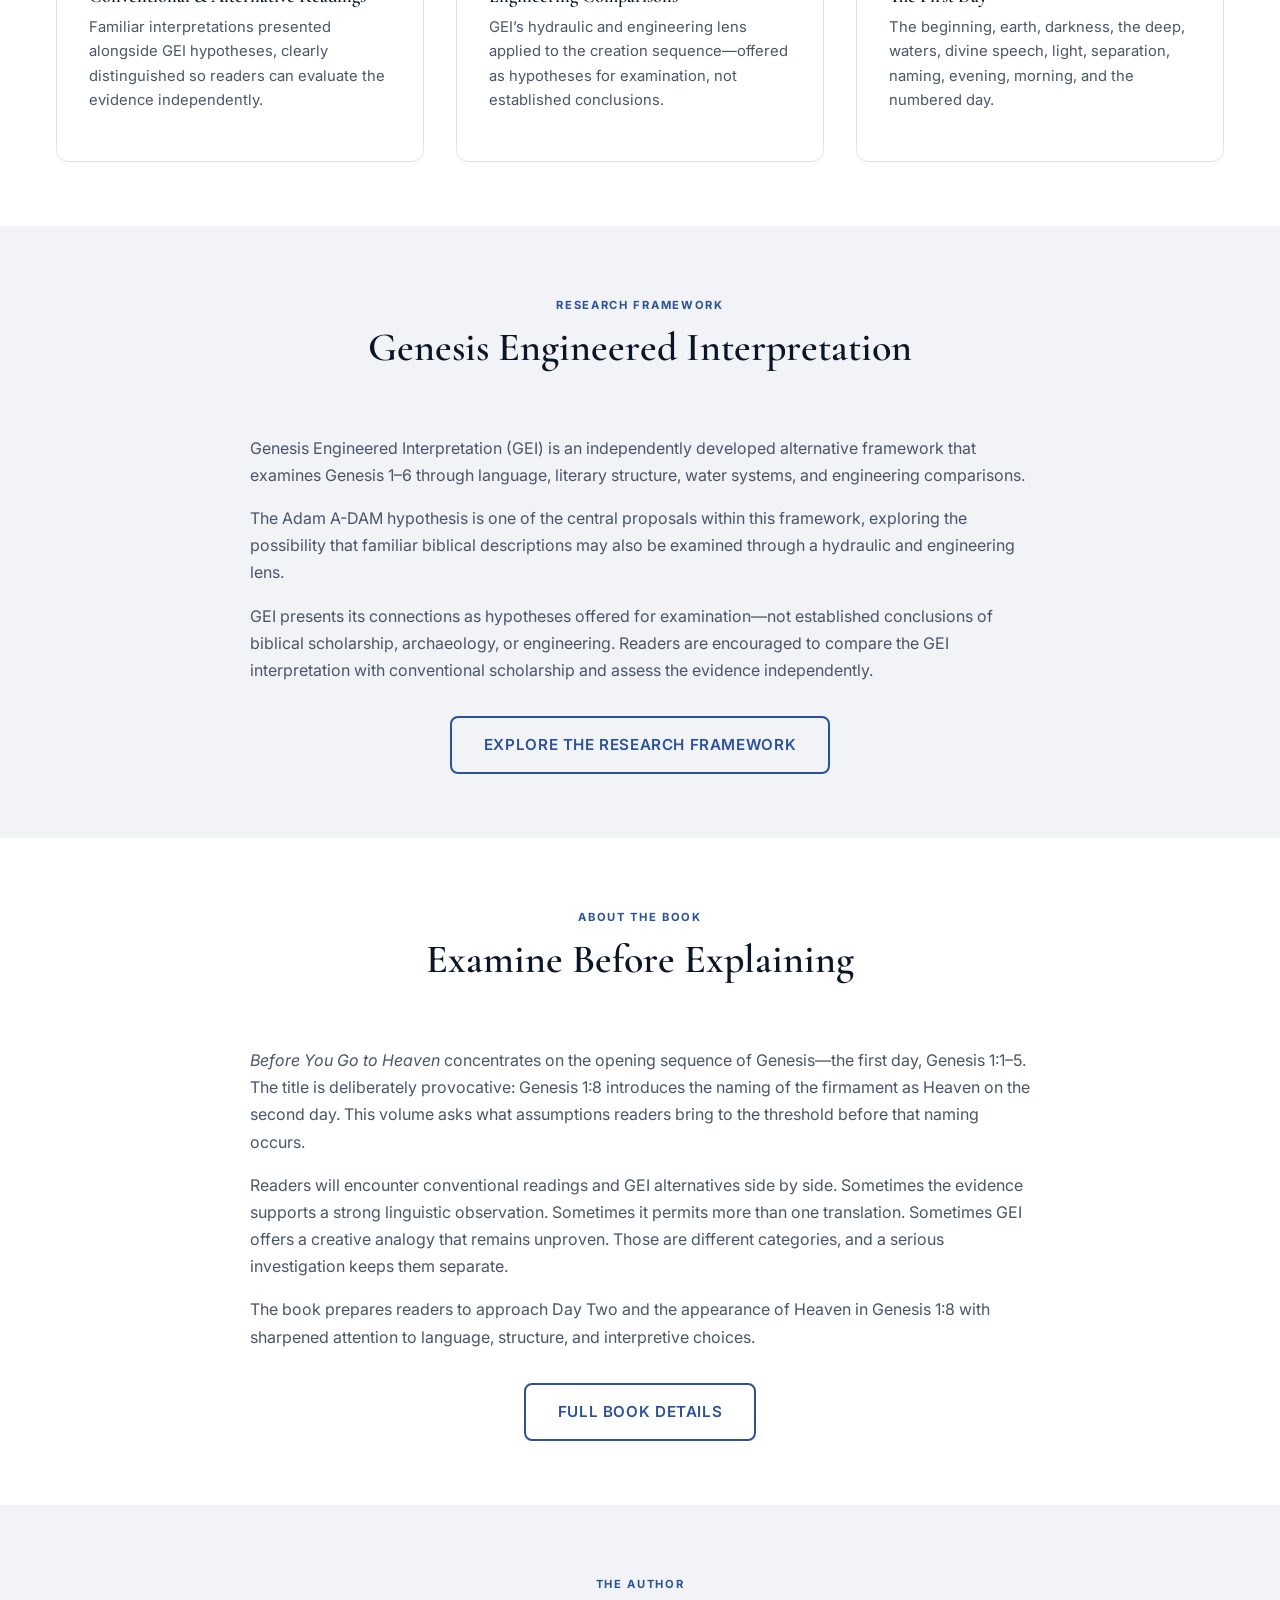
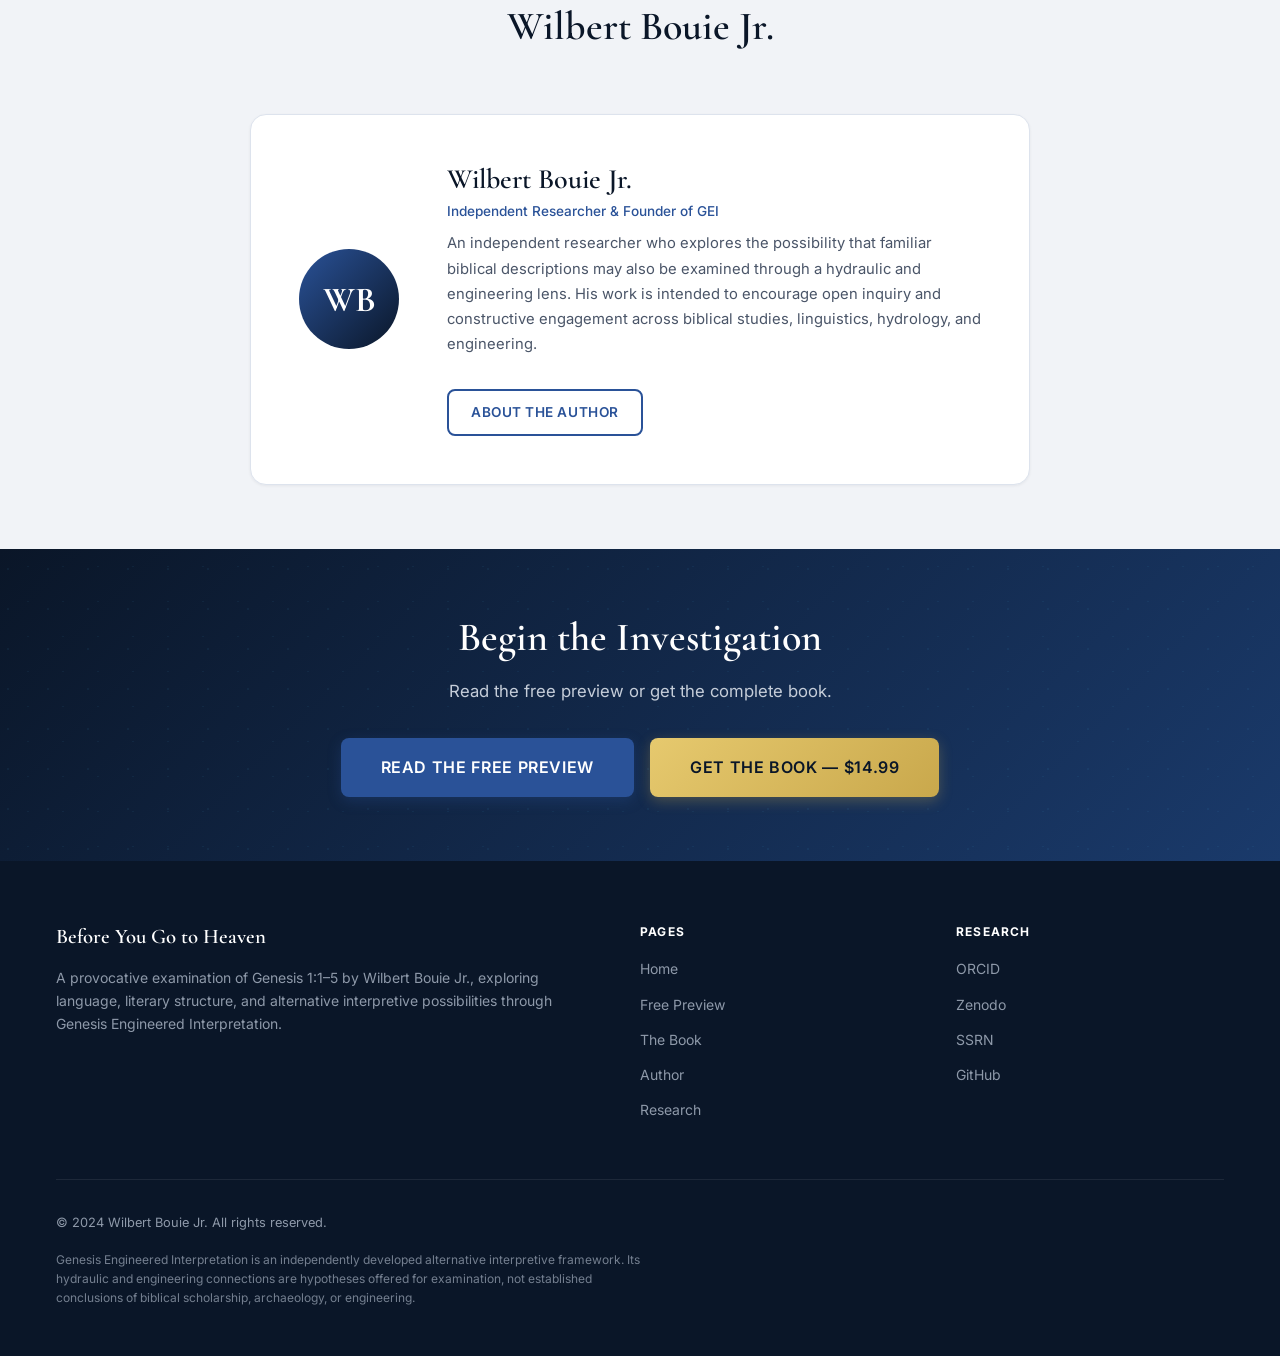
==== commit a0d83f7a: "Add real book covers with random entrance animations Replace CSS-generated cover with actual front a" ====
--- a/index.html
+++ b/index.html
@@ -14,6 +14,7 @@
   <meta property="og:description" content="A provocative examination of Genesis 1:1–5 through language, literary structure, translation, and the alternative interpretive possibilities explored by Genesis Engineered Interpretation.">
   <meta property="og:url" content="https://jawa-dam.github.io/before-you-go-to-heaven/">
   <meta property="og:site_name" content="Before You Go to Heaven">
+  <meta property="og:image" content="https://jawa-dam.github.io/before-you-go-to-heaven/assets/images/cover-front.png">
 
   <!-- Twitter -->
   <meta name="twitter:card" content="summary_large_image">
@@ -99,14 +100,11 @@
           </div>
           <div class="hero-visual">
             <div class="book-cover-wrapper">
-              <div class="book-cover" role="img" aria-label="Before You Go to Heaven book cover">
-                <div class="book-cover-pattern" aria-hidden="true"></div>
-                <div class="book-cover-border" aria-hidden="true"></div>
-                <div class="book-cover-title">Before You Go to Heaven</div>
-                <div class="book-cover-subtitle">Before you reach the second day,<br>examine the first.</div>
-                <div class="book-cover-divider" aria-hidden="true"></div>
-                <div class="book-cover-author">Wilbert Bouie Jr.</div>
-                <div class="book-cover-framework">Genesis Engineered Interpretation</div>
+              <div class="book-cover-scene">
+                <div class="book-cover-back">
+                  <img src="assets/images/cover-back.png" alt="Before You Go to Heaven — back cover showing author biography, topics explored, and research links" loading="lazy">
+                </div>
+                <img class="book-cover-img book-cover-front" src="assets/images/cover-front.png" alt="Before You Go to Heaven book cover — A Closer Examination of Genesis 1:1–5 by Wilbert Bouie Jr.">
               </div>
             </div>
           </div>
--- a/assets/css/style.css
+++ b/assets/css/style.css
@@ -488,106 +488,113 @@
   align-items: center;
 }
 
-/* Book Cover */
+/* Book Cover — Image-based with random entrance animations */
 .book-cover-wrapper {
   position: relative;
-  perspective: 1000px;
-}
-
-.book-cover {
-  position: relative;
-  width: 320px;
+  perspective: 1200px;
+}
+
+.book-cover-scene {
+  position: relative;
+  width: 340px;
   max-width: 100%;
-  background: linear-gradient(145deg, var(--color-navy) 0%, var(--color-blue) 50%, var(--color-navy-light) 100%);
+}
+
+.book-cover-img {
+  width: 100%;
+  height: auto;
   border-radius: var(--radius-md);
-  padding: var(--space-2xl) var(--space-xl);
-  box-shadow: var(--shadow-xl), -8px 8px 0 rgba(10, 22, 40, 0.15);
-  transform: rotateY(-5deg);
-  transition: transform var(--transition-slow);
-  aspect-ratio: 2/3;
-  display: flex;
-  flex-direction: column;
-  justify-content: center;
-  align-items: center;
-  text-align: center;
-  overflow: hidden;
-}
-
-.book-cover:hover {
-  transform: rotateY(0deg);
-}
-
-.book-cover-pattern {
+  box-shadow: var(--shadow-xl), -6px 8px 0 rgba(10, 22, 40, 0.12);
+  transition: transform 0.5s ease, box-shadow 0.5s ease;
+}
+
+.book-cover-img:hover {
+  transform: translateY(-6px) scale(1.015);
+  box-shadow: 0 20px 50px rgba(10, 22, 40, 0.18), -4px 12px 0 rgba(10, 22, 40, 0.08);
+}
+
+.book-cover-back {
   position: absolute;
-  inset: 0;
-  opacity: 0.08;
-  background-image:
-    radial-gradient(circle at 20% 30%, var(--color-cyan) 1px, transparent 1px),
-    radial-gradient(circle at 80% 70%, var(--color-cyan) 1px, transparent 1px);
-  background-size: 30px 30px, 25px 25px;
-}
-
-.book-cover-border {
-  position: absolute;
-  inset: 12px;
-  border: 1px solid rgba(79, 195, 247, 0.2);
-  border-radius: var(--radius-sm);
-  pointer-events: none;
-}
-
-.book-cover-title {
-  font-family: var(--font-display);
-  font-size: 1.75rem;
-  font-weight: 700;
-  color: var(--color-white);
-  line-height: 1.15;
-  margin-bottom: var(--space-md);
-  position: relative;
-  z-index: 1;
-}
-
-.book-cover-subtitle {
-  font-family: var(--font-display);
-  font-size: 0.85rem;
-  font-style: italic;
-  color: var(--color-cyan-muted);
-  line-height: 1.5;
-  margin-bottom: var(--space-xl);
-  position: relative;
-  z-index: 1;
-}
-
-.book-cover-divider {
-  width: 60px;
-  height: 1px;
-  background: linear-gradient(90deg, transparent, var(--color-cyan), transparent);
-  margin-bottom: var(--space-xl);
-  position: relative;
-  z-index: 1;
-}
-
-.book-cover-author {
-  font-family: var(--font-body);
-  font-size: 0.75rem;
-  font-weight: 500;
-  letter-spacing: 0.15em;
-  text-transform: uppercase;
-  color: var(--color-gray-200);
-  position: relative;
-  z-index: 1;
-}
-
-.book-cover-framework {
-  font-family: var(--font-body);
-  font-size: 0.6rem;
-  letter-spacing: 0.12em;
-  text-transform: uppercase;
-  color: var(--color-cyan);
-  margin-top: var(--space-md);
-  opacity: 0.7;
-  position: relative;
-  z-index: 1;
-}
+  top: 15px;
+  left: 15px;
+  width: 100%;
+  z-index: -1;
+  opacity: 0;
+}
+
+.book-cover-back img {
+  width: 100%;
+  height: auto;
+  border-radius: var(--radius-md);
+  box-shadow: var(--shadow-lg);
+}
+
+/* --- Cover Entrance Animations --- */
+@keyframes cover-fade-rise {
+  0% { opacity: 0; transform: translateY(40px); }
+  100% { opacity: 1; transform: translateY(0); }
+}
+@keyframes cover-fade-scale {
+  0% { opacity: 0; transform: scale(0.85); }
+  100% { opacity: 1; transform: scale(1); }
+}
+@keyframes cover-slide-left {
+  0% { opacity: 0; transform: translateX(60px) rotate(3deg); }
+  100% { opacity: 1; transform: translateX(0) rotate(0deg); }
+}
+@keyframes cover-slide-right {
+  0% { opacity: 0; transform: translateX(-60px) rotate(-3deg); }
+  100% { opacity: 1; transform: translateX(0) rotate(0deg); }
+}
+@keyframes cover-flip-in {
+  0% { opacity: 0; transform: perspective(800px) rotateY(-30deg); }
+  100% { opacity: 1; transform: perspective(800px) rotateY(0deg); }
+}
+@keyframes cover-drop-bounce {
+  0% { opacity: 0; transform: translateY(-50px); }
+  60% { opacity: 1; transform: translateY(8px); }
+  80% { transform: translateY(-3px); }
+  100% { transform: translateY(0); }
+}
+@keyframes cover-zoom-spin {
+  0% { opacity: 0; transform: scale(0.6) rotate(-8deg); }
+  100% { opacity: 1; transform: scale(1) rotate(0deg); }
+}
+@keyframes cover-tilt-rise {
+  0% { opacity: 0; transform: translateY(30px) rotateX(10deg); }
+  100% { opacity: 1; transform: translateY(0) rotateX(0deg); }
+}
+
+@keyframes back-reveal-right {
+  0% { opacity: 0; transform: translateX(-30px) scale(0.95); }
+  100% { opacity: 0.85; transform: translateX(0) scale(1); }
+}
+@keyframes back-reveal-down {
+  0% { opacity: 0; transform: translateY(-25px) scale(0.95); }
+  100% { opacity: 0.85; transform: translateY(0) scale(1); }
+}
+@keyframes back-reveal-fan {
+  0% { opacity: 0; transform: rotate(-5deg) scale(0.9); }
+  100% { opacity: 0.85; transform: rotate(0deg) scale(1); }
+}
+@keyframes back-reveal-scale {
+  0% { opacity: 0; transform: scale(0.8); }
+  100% { opacity: 0.85; transform: scale(1); }
+}
+
+.cover-anim-fade-rise    { animation: cover-fade-rise 0.9s ease-out both; }
+.cover-anim-fade-scale   { animation: cover-fade-scale 0.9s ease-out both; }
+.cover-anim-slide-left   { animation: cover-slide-left 0.8s ease-out both; }
+.cover-anim-slide-right  { animation: cover-slide-right 0.8s ease-out both; }
+.cover-anim-flip-in      { animation: cover-flip-in 1s ease-out both; }
+.cover-anim-drop-bounce  { animation: cover-drop-bounce 0.9s ease-out both; }
+.cover-anim-zoom-spin    { animation: cover-zoom-spin 0.85s ease-out both; }
+.cover-anim-tilt-rise    { animation: cover-tilt-rise 0.9s ease-out both; }
+
+.back-anim-reveal-right { animation: back-reveal-right 0.8s 0.3s ease-out both; }
+.back-anim-reveal-down  { animation: back-reveal-down 0.8s 0.35s ease-out both; }
+.back-anim-reveal-fan   { animation: back-reveal-fan 0.85s 0.3s ease-out both; }
+.back-anim-reveal-scale { animation: back-reveal-scale 0.8s 0.4s ease-out both; }
 
 @media (max-width: 768px) {
   .hero-content {
@@ -609,9 +616,13 @@
     justify-content: center;
   }
 
-  .book-cover {
-    width: 240px;
-    transform: rotateY(0);
+  .book-cover-scene {
+    width: 260px;
+  }
+
+  .book-cover-back {
+    top: 10px;
+    left: 10px;
   }
 }
 
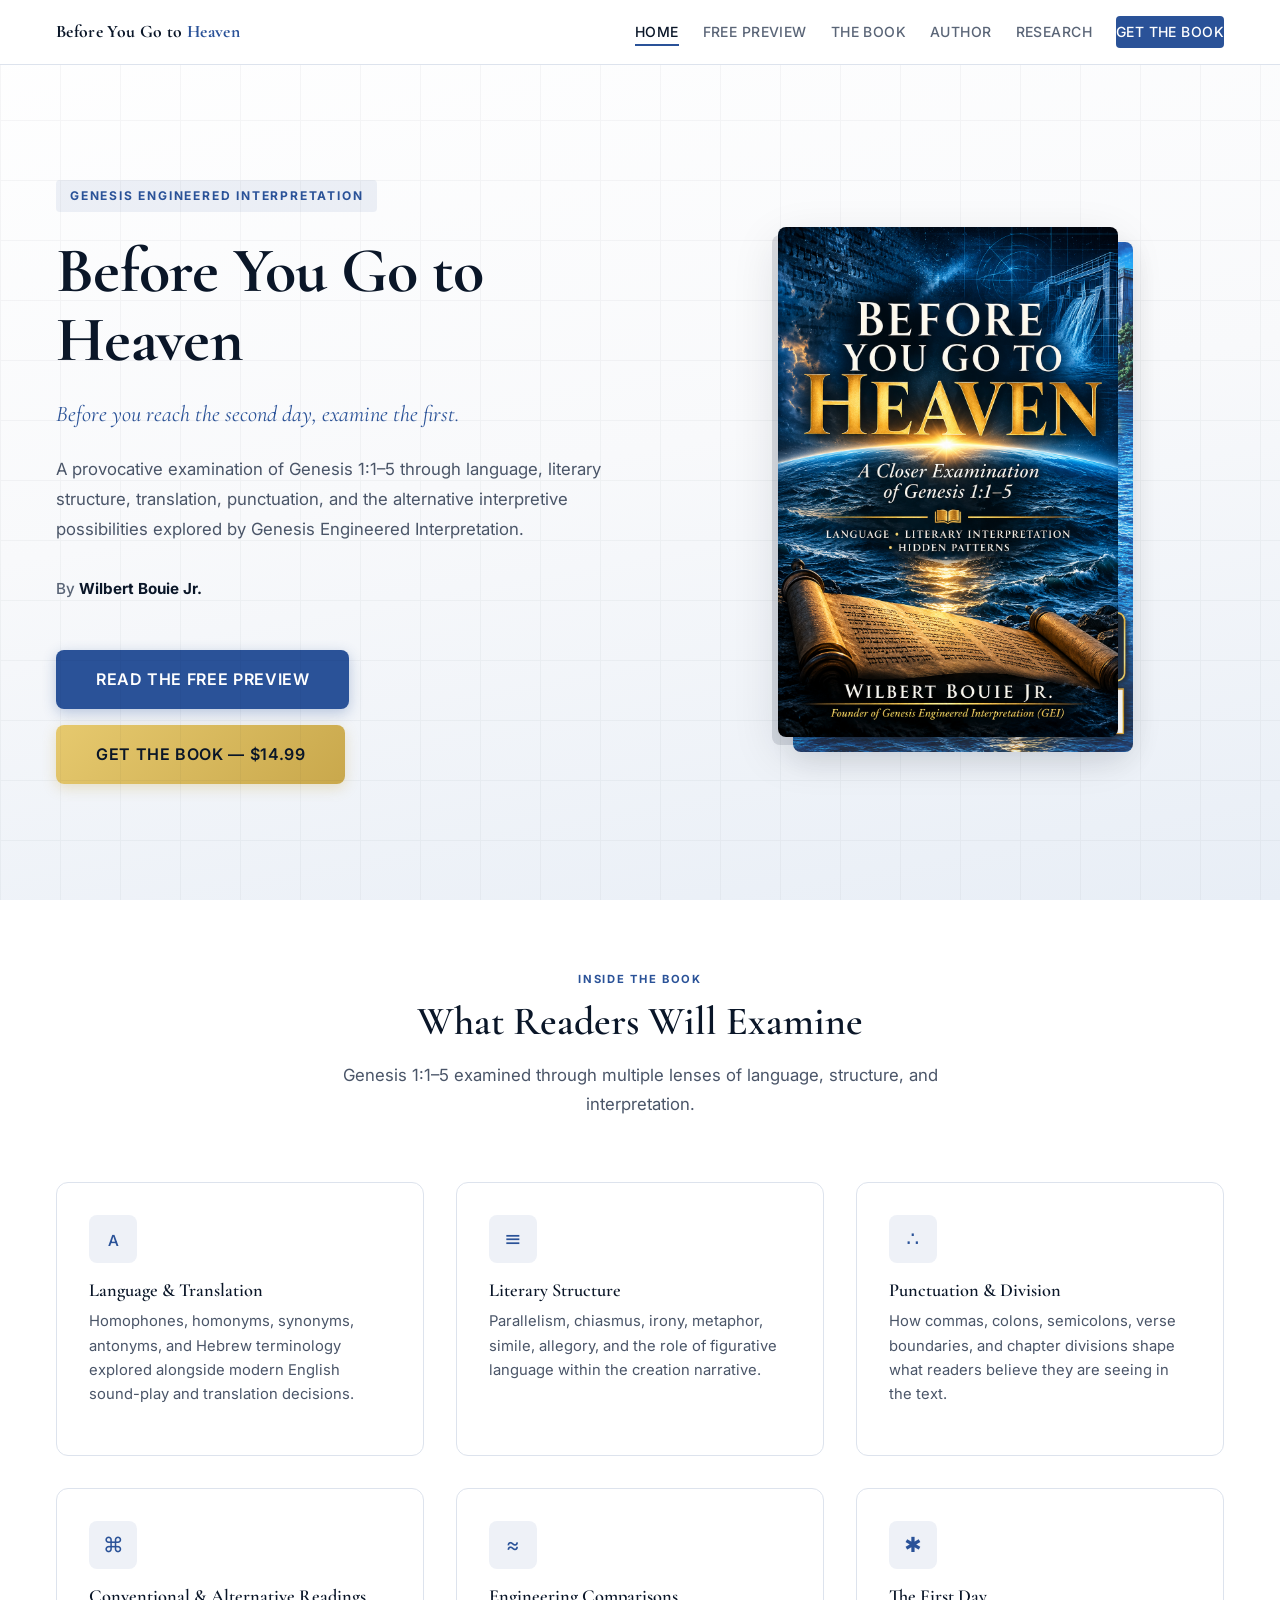
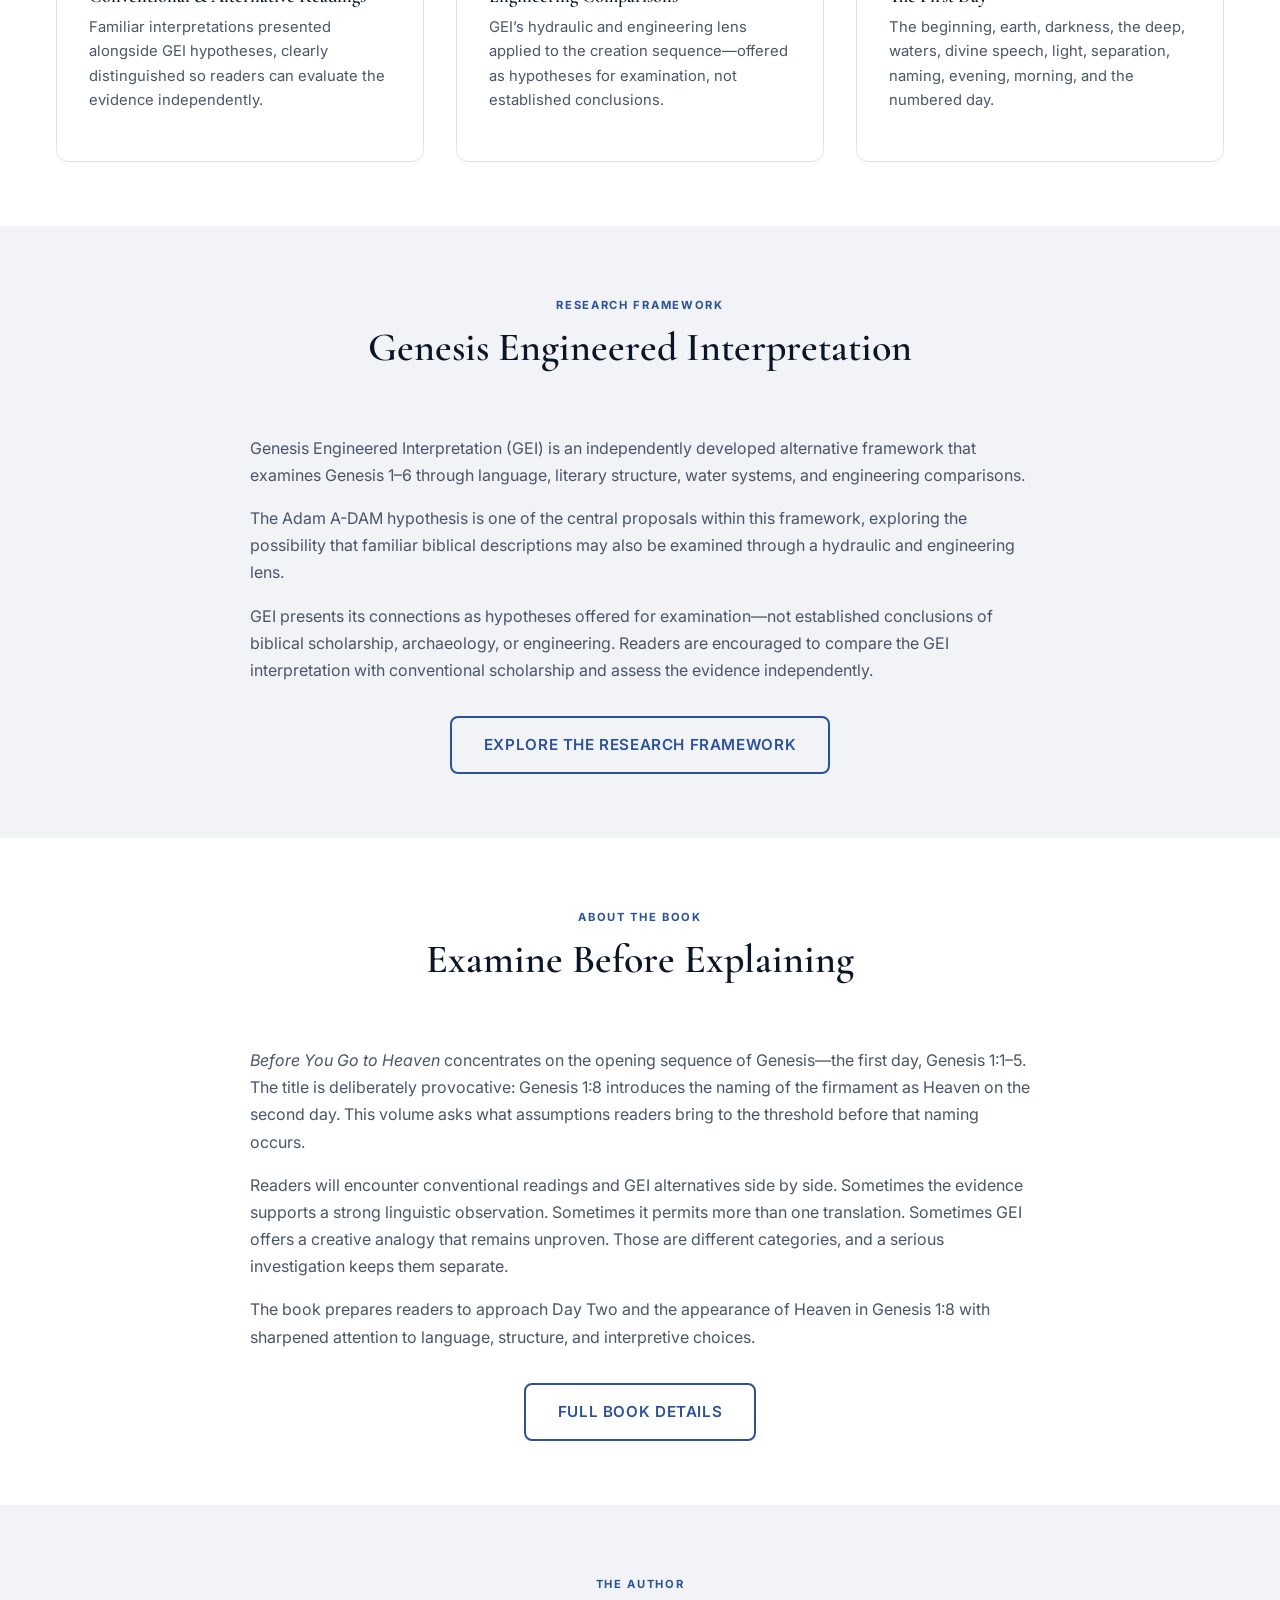
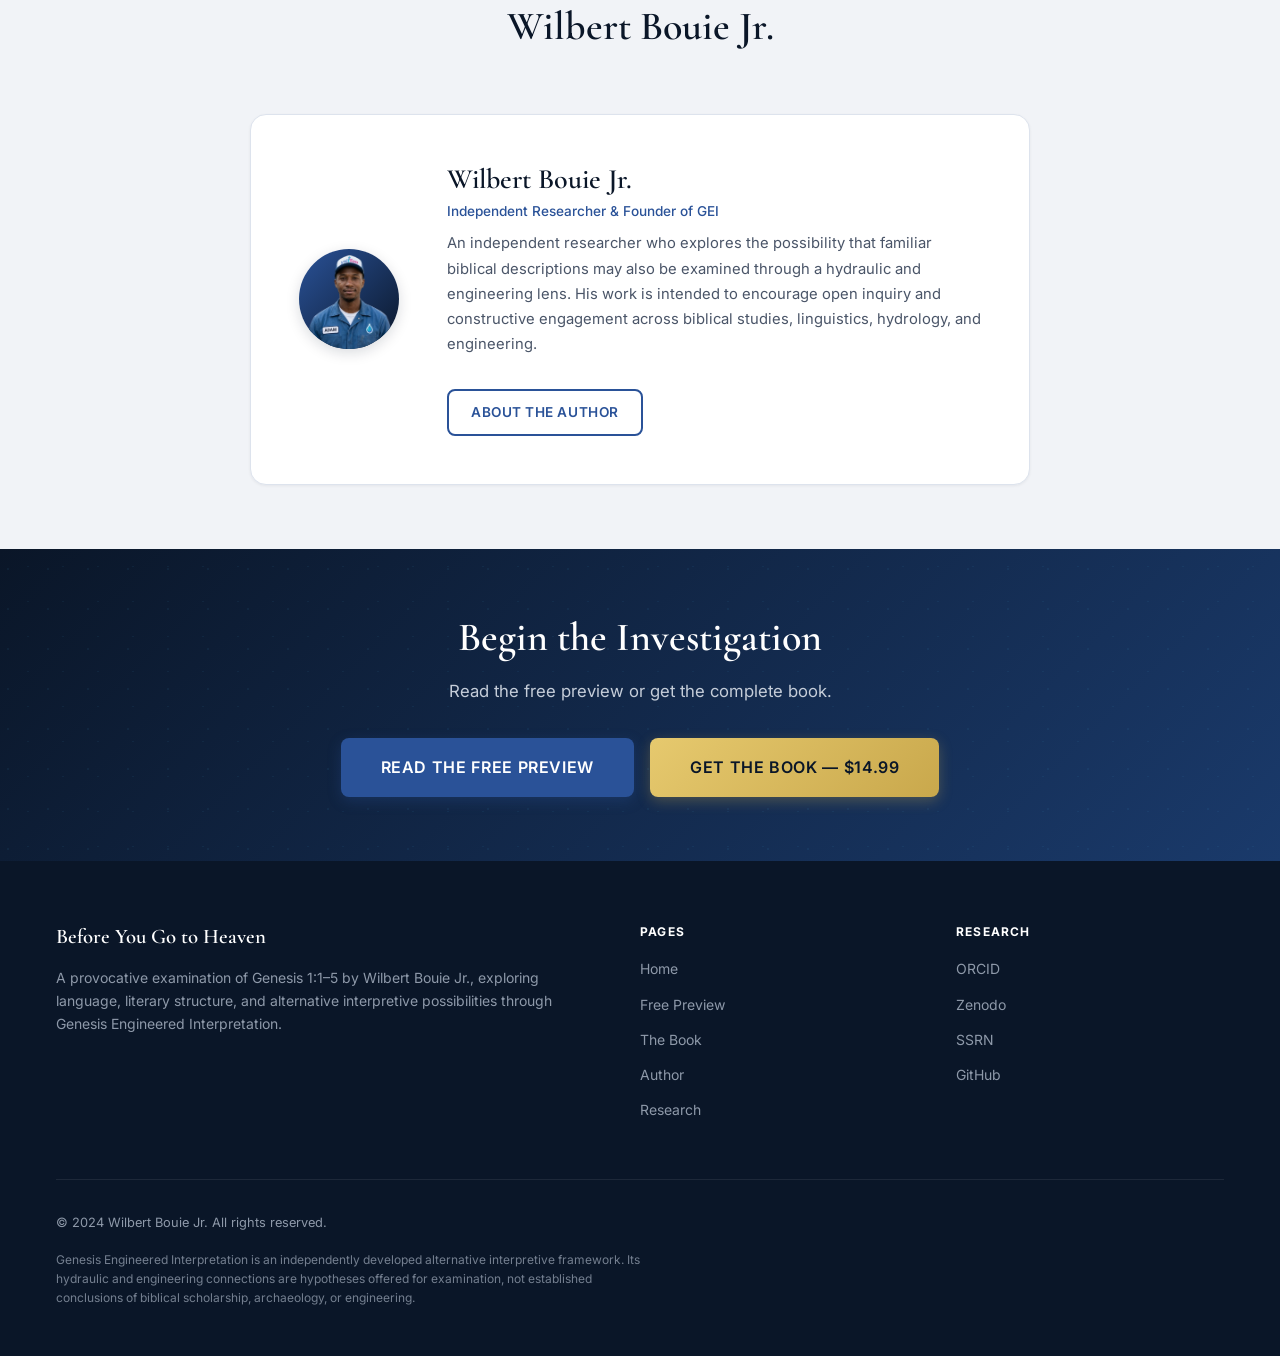
==== commit abb82f62: "Replace placeholder author avatars with real photo of Wilbert Bouie Jr. Co-Authored-By: Claude Opus " ====
--- a/index.html
+++ b/index.html
@@ -200,7 +200,7 @@
             <h2 id="author-heading">Wilbert Bouie Jr.</h2>
           </div>
           <div class="author-card fade-in">
-            <div class="author-avatar" aria-hidden="true">WB</div>
+            <div class="author-avatar"><img src="assets/images/wilbert-bouie-jr.png" alt="Wilbert Bouie Jr."></div>
             <div class="author-info">
               <h3>Wilbert Bouie Jr.</h3>
               <p class="author-title">Independent Researcher &amp; Founder of GEI</p>
--- a/assets/css/style.css
+++ b/assets/css/style.css
@@ -712,14 +712,16 @@
   width: 100px;
   height: 100px;
   border-radius: 50%;
+  overflow: hidden;
   background: linear-gradient(135deg, var(--color-blue-mid), var(--color-navy));
-  display: flex;
-  align-items: center;
-  justify-content: center;
-  font-family: var(--font-display);
-  font-size: 2.2rem;
-  font-weight: 700;
-  color: var(--color-white);
+  box-shadow: 0 4px 14px rgba(10, 22, 40, 0.15);
+}
+
+.author-avatar img {
+  width: 100%;
+  height: 100%;
+  object-fit: cover;
+  object-position: center top;
 }
 
 .author-info h3 {
